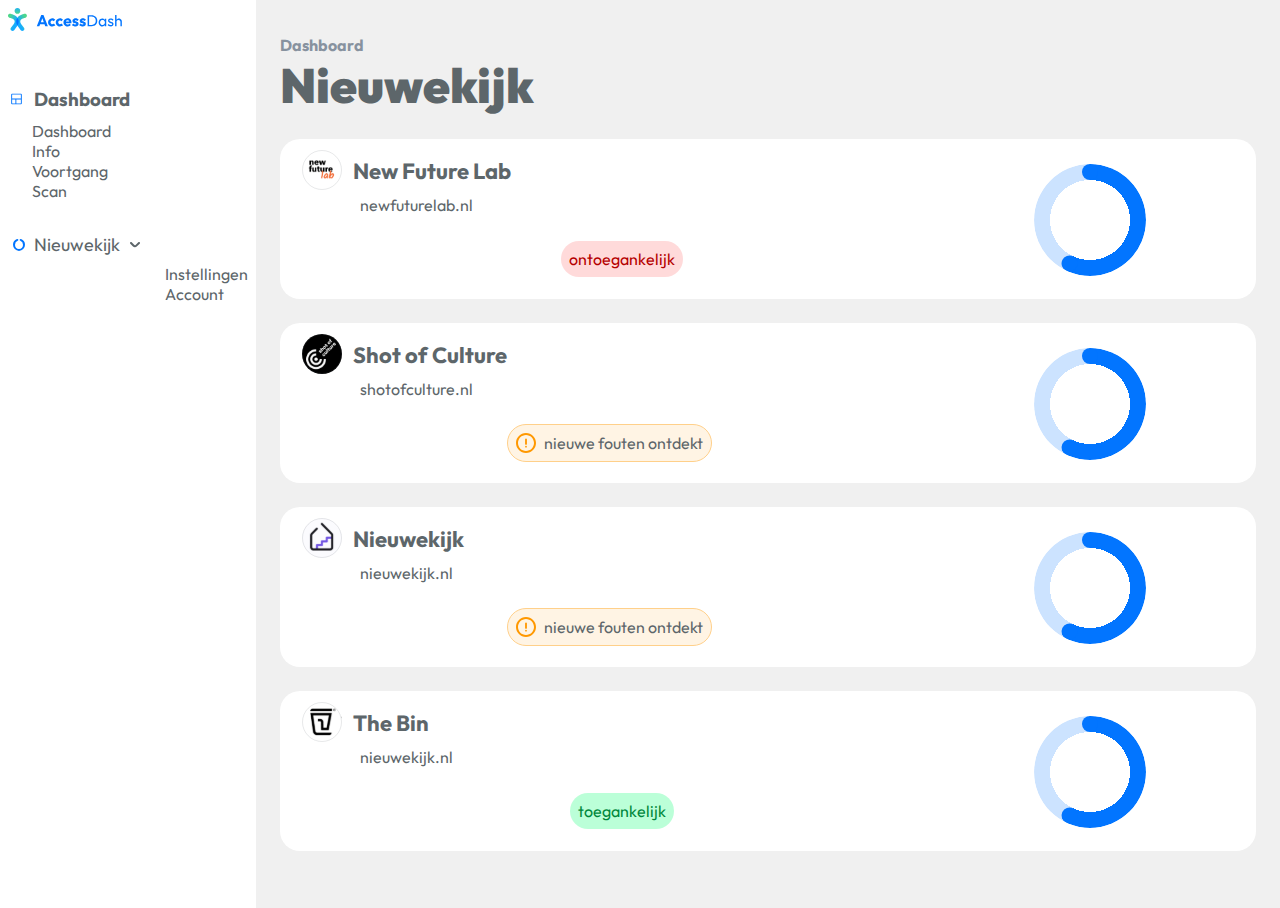
==== index.html @ 51edeb34 "begin responsive tablet" ====
<!DOCTYPE html>
<html lang="nl">

<head>
    <meta charset="UTF-8">
    <meta name="viewport" content="width=device-width, initial-scale=1.0">
    <title>Accessdash Dashboard</title>
    <link rel="stylesheet" href="style.css">
    <link rel="stylesheet" href="styleguide.css">
    <link
        href="https://fonts.googleapis.com/css2?family=Indie+Flower&family=Mate+SC&family=Outfit&family=Poppins&family=Special+Elite&display=swap"
        rel="stylesheet">
    <script defer src="script.js"></script>
</head>

<body>

    <nav>

        <a href="#main" class="skip">Skip to main content</a>

        <img class="logo-accessdash-img" src="./assets/logo.svg" alt="logo Accessdash">


        <section class="desktop-design-dashboard-heading">
            <h3>
                <img src="./assets/teamdashboard.svg" alt="" aria-hidden="true">
                Dashboard
            </h3>

            <a class="dashboard-nav-subtext" href="">Dashboard</a>
            <a class="dashboard-nav-subtext" href="">Info</a>
            <a class="dashboard-nav-subtext" href="">Voortgang</a>
            <a class="dashboard-nav-subtext" href="">Scan</a>

        </section>


        <div class="nav-phone-dashboard-nieuwekijk">
        <section class="phone-design-dashboard-heading">
            <details class="nav-details">
                <summary class="heading-text">
                    <img src="./assets/teamdashboard.svg" alt="" aria-hidden="true">
                    Dashboard
                </summary>

                <a class="dashboard-nav-subtext" href="">Dashboard</a>
                <a class="dashboard-nav-subtext" href="">Info</a>
                <a class="dashboard-nav-subtext" href="">Voortgang</a>
                <a class="dashboard-nav-subtext" href="">Scan</a>

            </details>
        </section>


        <details class="nav-details">
            <summary class="heading-text">
                <img src="./assets/circleheader.svg" alt="" aria-hidden="true">
                Nieuwekijk
            </summary>
            <a class="nieuwekijk-nav-subtext" href="">/home</a>
            <a class="nieuwekijk-nav-subtext" href="">/over-ons</a>
            <a class="nieuwekijk-nav-subtext" href="">/contact</a>
            <a class="nieuwekijk-nav-subtext" href="">/missie</a>
            <a class="nieuwekijk-nav-subtext" href="">/blog</a>
            <a class="nieuwekijk-nav-subtext" href="">/blog-detail</a>
        </details>
    </div>

       <div class="extra-info-subtext-nav">
        <a class="extra-info-nav" href="">Instellingen</a>
        <a class="extra-info-nav" href="">Account</a>
    </div>

    </nav>


    <main id="main">
        <h1>Dashboard <strong>Nieuwekijk</strong></h1>


        <div class="cards-all">
        <article class="cards">

            <a href="overzichtdetail.html">
                <h2>
                    <img class="logo-cards" src="./assets/new future lab.svg" alt=" logo new future lab">
                    New Future Lab
                </h2>
            </a>

            <p class="link-site">newfuturelab.nl</p>

            <meter max="100" value="57" class="visually-hidden">57%</meter>

            <div class="circle" aria-hidden="true"></div>

            <p class="update-site ontoegankelijk">ontoegankelijk</p>
        </article>


        <article class="cards">

            <a href="overzichtdetail.html">
                <h2>
                    <img class="logo-cards" src="./assets/shot of culture logo.svg" alt="logo shot of culture">
                    Shot of Culture
                </h2>
            </a>

            <p class="link-site">shotofculture.nl</p>

            <meter max="100" value="57" class="visually-hidden">57%</meter>

            <div class="circle" aria-hidden="true"></div>

            <p class="update-site new-errors">
                <img class="urgent" src="./assets/urgent.svg" alt="">
                nieuwe fouten ontdekt</p>
        </article>


        <article class="cards">

            <a href="overzichtdetail.html">
                <h2>
                    <img class="logo-cards" src="./assets/nieuwekijk logo.svg" alt="logo Nieuwekijk">
                    Nieuwekijk
                </h2>
            </a>

            <p class="link-site">nieuwekijk.nl</p>

            <meter max="100" value="100" class="visually-hidden">100%</meter>

            <div class="circle" aria-hidden="true"></div>

            <p class="update-site new-errors">
                <img class="urgent" src="./assets/urgent.svg" alt="">
                nieuwe fouten ontdekt</p>
        </article>


        <article class="cards">

            <a href="overzichtdetail.html">
                <h2>
                    <img class="logo-cards" src="./assets/the bin logo.svg" alt=" logo the bin">
                    The Bin
                </h2>
            </a>

            <p class="link-site">nieuwekijk.nl</p>

            <meter max="100" value="100" class="visually-hidden">100%</meter>

            <div class="circle" aria-hidden="true"></div>

            <p class="update-site toegankelijk">toegankelijk</p>
        </article>
    </div>

    </main>

</body>

</html>
---- style.css ----
body {
  font-family: var(--font-family-general);
  margin: 0;
}

main {
  background-color: var(--background-color);
  padding-bottom: .5em;
  min-height: 100vh;
}

nav {
  background-color: var(--background-color-header);
  display: grid;
  grid-template-columns: 33% 33% 33%;
  grid-template-rows: auto;
  height: 100%;
}


h1 {
  display: grid;
  color: var(--font-color-dashboard);
  font-size: var(--paragraph-small);
  margin-left: 1.5em;
  padding-top: 1.5em;
}

h1 strong {
  color: var(--font-color-general);
  font-size: var(--titel-font-size-desktop);
}

h2 {
  font-size: var(--subtitel-font-size-telefoon);
  display: flex;
  margin-left: 1em;
  color: var(--font-color-general);
}

p {
  font-family: var(--font-family-general);
  color: var(--font-color-general);
}

a {
  text-decoration: none;
}

/*skiplink*/
.skip {
  position: absolute;
  background-color: var(--font-color-general);
  color: var(--background-color-header);
  padding: 10px;
  text-decoration: none;
  font-size: 18px;
  z-index: 100;
  transform: translateY(-100%);
  transition: transform 0.3s;
}

.skip:focus {
  transform: translate(0%);
}

/*logo accessdash*/
.logo-accessdash-img {
  margin-top: .5em;
  margin-left: .5em;
}

.nav-details {
  margin-left: .5em;
  display: block;
}

.heading-text {
  font-size: 18px;
}

.nieuwekijk-nav-subtext{
  display: grid;
  margin-left: 1.5em;
  font-family: var(--font-family-general);
  color: var(--font-color-general);
  grid-column: 3;
  grid-row: 1;
  list-style-type: none;
  cursor: pointer;
}

a.nieuwekijk-nav-subtext{
  text-decoration: none;
}

.dashboard-nav-subtext{
  display: grid;
  margin-left: 1.5em;
  font-family: var(--font-family-general);
  color: var(--font-color-general);
  list-style-type: none;
  cursor: pointer;
  
}

a.dashboard-nav-subtex{
  text-decoration: none;
}


/*nav instellingen en account*/
.extra-info-nav{
  list-style-type: none;
  cursor: pointer;
  font-family: var(--font-family-general);
  color: var(--font-color-general);
}

.extra-info-subtext-nav{
  display: grid;
  grid-column: 3;
  grid-row: 1;
  justify-content: end;
  margin: .5em;
  margin-bottom: 1em;
}


.link-site {
  grid-column: 1;
  display: flex;
  margin: 0;
  margin-left: 5em;
}

.update-site {
  grid-column: 1;
  grid-row: 3;
  display: flex;
  justify-self: center;
}

.update-site.ontoegankelijk {
  background-color: var(--error-background-color-red);
  color: var(--error-font-color-red);
  padding: .5em;
  border-radius: var(--border-radius-medium);
  align-self: center;
}

.update-site.toegankelijk {
  background-color: var(--good-background-color-green);
  color: var(--good-font-color-green);
  padding: .5em;
  border-radius: var(--border-radius-medium);
  align-self: center;
}

.update-site.new-errors {
  background-color: var(--improvemnet-background-color-orange);
  color: var(--font-color-general);
  padding: .5em;
  border-radius: var(--border-radius-medium);
  border: var(--border);
  align-self: center;
  margin-right: 1.5em;
}

.urgent {
  width: 20px;
  height: 20px;
  margin-right: .5em;
}


/*de verschillende website*/
.cards {
  background-color: var(--background-color-header);
  border-radius: var(--border-radius-medium);
  margin: 1.5em;
  display: grid;
  grid-template-columns: 70% 30%;
  grid-template-rows: 35% 20% 40%;
  height: 10em;
  cursor: pointer;
}

.logo-cards {
  margin-right: .5em;
  margin-top: -.3em;
}

.phone-design-dashboard-heading {
  display: block;
}


.desktop-design-dashboard-heading {
  display: none;
}

.nav-phone-dashboard-nieuwekijk {
  display: flex;
  margin-left: .5em;
  gap: 1.5em;
  grid-column: 1;
  grid-row: 3;
}

.heading-text {
  display: flex;
  gap: .5em;
  font-size: var(--paragraph-medium);
  cursor: pointer;
}

summary {
  position: relative;
  list-style: none;
  font-family: var(--font-family-general);
  color: var(--font-color-general);
}

summary::after {
  content: '';
  position: absolute;
  width: 10px;
  height: 10px;
  background: url('./assets/arrow.svg') no-repeat;
  background-size: cover;
  transition: 0.3s;
  background-size: contain;
  left: 6.5em;
  top: .5em;
}



/*circle*/

.visually-hidden {
  clip: rect(0 0 0 0);
  clip-path: inset(50%);
  height: 1px;
  overflow: hidden;
  position: absolute;
  white-space: nowrap;
  width: 1px;
}

.circle {
  grid-row: 2;
  grid-column: 2;
  align-self: center;
  justify-self: center;
  margin-right: 2.5em;
  margin-top: 1.2em;
}

.circle {
  /* vierkant en rond */
  width: 7em;
  aspect-ratio: 1;
  border-radius: 50%;

  /* om de taartpunt te maken*/
  background-image: conic-gradient(var(--color-bar, #666) calc(var(--percentage, 0) * 100%),
      var(--color-track, #ccc) 0);


  /* om de cirkel in het midden doorzichtig te maken */
  mask-image: radial-gradient(closest-side,
      transparent 2.5em,
      red 0);

  /* bolletje in het midden van de div */
  display: grid;
  place-items: center;
}

.circle::before,
.circle::after {
  content: "";
  display: block;
  /* bolletje op elkaar in het midden van de div */
  grid-area: 1/1;

  /* vierkant en rond */
  width: 1em;
  aspect-ratio: 1;
  border-radius: 50%;

  /* kleur van de bar */
  background-color: var(--color-bar, #333);
}

/* bolletje boven */
.circle::before {
  /* omhoog */
  transform:
    translateY(-3em);
}

.circle::after {
  /* draaien en dan in die richting omhoog */
  transform:
    rotate(calc(var(--percentage) * 1turn)) translateY(-3em);
}

.circle:nth-of-type(1) {
  --percentage: .57;

  --color-track: var(--progress-circle-background-lightblue);
  --color-bar: var(--progress-circle-background-darkblue);
}

.circle:nth-of-type(2) {
  --percentage: .57;

  --color-track: var(--progress-circle-background-lightorange);
  --color-bar: var(--progress-circle-background-darkorange);
}

.circle:nth-of-type(3) {
  --percentage: .100;

  --color-track: moccasin;
  --color-bar: orange;
}







@media screen and (max-width:375px) {
  .circle {
    width: 5em;
    margin-left: 1.5em;

    mask-image: radial-gradient(closest-side,
        transparent 1.5em,
        red 0);

  }

  ul {
    padding-left: 1.5em;
  }

  .update-site.new-errors {
    margin: 0;
  }

  .link-site {
    grid-column: 1;
    display: flex;
    margin: 0;
    margin-left: 4.5em;
  }

  h2 {
    font-size: 18px;
  }

  .circle::before {
    transform: translateY(-2em);
  }

  .circle::after {
    transform: rotate(calc(var(--percentage) * 1turn)) translateY(-2em);
    /* Verplaats het bolletje naar boven */
  }
}



@media screen and (min-width:650px) {

  .logo-accessdash-img {
    display: flex;
    justify-self: center;
  }

  body {
    display: grid;
    grid-template-columns: 20% 80%;
    margin: 0;
  }

  main {
    background-color: var(--background-color);
    grid-column: 2;
  }

  nav {
    background-color: var(--background-color-header);
    grid-column: 1;
    display: inline;
  }

  .logo-accessdash-img{
    display: flex;
    height: 23px;
    justify-self: start;
  }

  h3{
    color: var(--font-color-general);
  }

  .phone-design-dashboard-heading {
    display: none;
  }


  .desktop-design-dashboard-heading {
    display: block;
  }

}



@media screen and (min-width:750px){

  h3{
    display: flex;
    margin: 0;
    margin-top: 3em;
    margin-bottom: .5em;
    margin-left: .5em;
    gap: .5em;
  }

  .nav-phone-dashboard-nieuwekijk{
    display: flex;
    margin-top: 2em;
    margin-left: .3em;
  }

  .dashboard-nav-subtext{
    margin-left: 2em;
  }

}
---- styleguide.css ----
body{
    /*colors*/
    --background-color:#F0F0F0;
    --improvemnet-background-color-orange:#ffd08a3b;
    --error-background-color-red:#FFDADA;
    --good-background-color-green:#BBFFD8;
    --progress-circle-background-darkblue:#0275FF;
    --progress-circle-background-lightblue:#CCE3FF;
    --progress-circle-background-darkorange:#FF9800;
    --progress-circle-background-lightorange:#FFE0B3;
    --background-color-header:#ffffff;


    --font-color-general:#5D666A;
    --font-color-header:#0275FF;
    --font-color-dashboard:#87929F;
    --good-font-color-green:#00883C;
    --error-font-color-red:#B50000;


    /*font-family*/
    --font-family-general:"Outfit", serif;


    /*font-size*/
    --font-bold:bold;
    --font-light:light;
    --font-regular:normal;
    --titel-font-size-desktop:48px; /*h1*/
    --titel-font-size-tablet:32px; /*h1*/
    --titel-font-size-telefoon:28px; /*h1*/
    --subtitel-font-size-desktop:28px; /*h2*/
    --subtitel-font-size-tablet:26px; /*h2*/
    --subtitel-font-size-telefoon:22px; /*h2*/
    --paragraph-small:16px; /*p*/
    --paragraph-medium:18px; /*p*/
    --paragraph-big:20px; /*p*/

    /*border-radius*/
    --border-radius-small:15px;
    --border-radius-medium:20px;
    
    /*border*/
    --border: 1.5px solid #FFD08A;

    
}
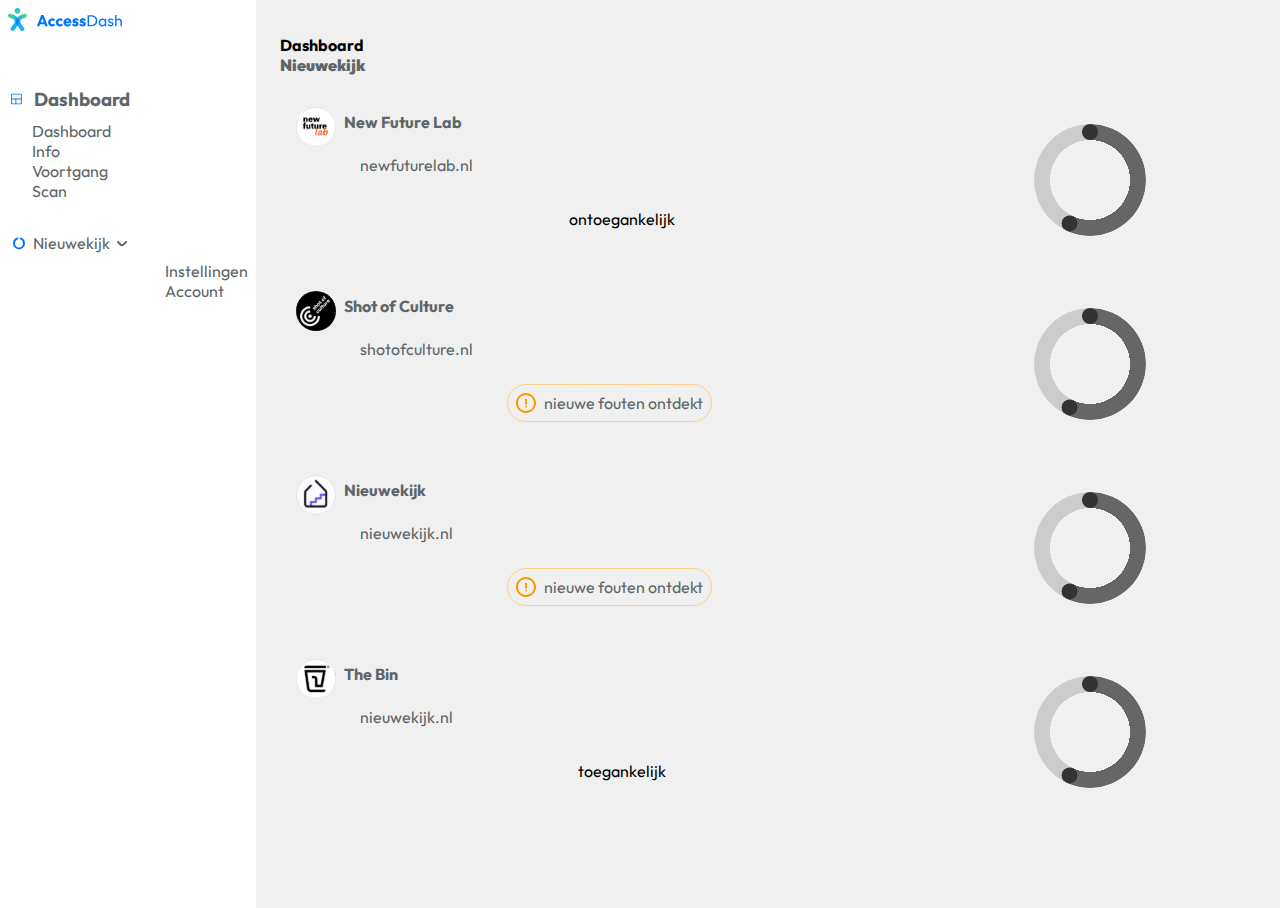
==== commit 3b974ebb: "svg naamverandering, styleguide aanpassen" ====
--- a/index.html
+++ b/index.html
@@ -84,7 +84,7 @@
 
             <a href="overzichtdetail.html">
                 <h2>
-                    <img class="logo-cards" src="./assets/new future lab.svg" alt=" logo new future lab">
+                    <img class="logo-cards" src="./assets/newfuturelab.svg" alt=" logo new future lab">
                     New Future Lab
                 </h2>
             </a>
@@ -103,7 +103,7 @@
 
             <a href="overzichtdetail.html">
                 <h2>
-                    <img class="logo-cards" src="./assets/shot of culture logo.svg" alt="logo shot of culture">
+                    <img class="logo-cards" src="./assets/shotofculturelogo.svg" alt="logo shot of culture">
                     Shot of Culture
                 </h2>
             </a>
@@ -124,7 +124,7 @@
 
             <a href="overzichtdetail.html">
                 <h2>
-                    <img class="logo-cards" src="./assets/nieuwekijk logo.svg" alt="logo Nieuwekijk">
+                    <img class="logo-cards" src="./assets/nieuwekijklogo.svg" alt="logo Nieuwekijk">
                     Nieuwekijk
                 </h2>
             </a>
@@ -145,7 +145,7 @@
 
             <a href="overzichtdetail.html">
                 <h2>
-                    <img class="logo-cards" src="./assets/the bin logo.svg" alt=" logo the bin">
+                    <img class="logo-cards" src="./assets/thebinlogo.svg" alt=" logo the bin">
                     The Bin
                 </h2>
             </a>
--- a/styleguide.css
+++ b/styleguide.css
@@ -1,50 +1,84 @@
-body{
+body {
+
     /*colors*/
-    --background-color:#F0F0F0;
-    --improvemnet-background-color-orange:#ffd08a3b;
-    --error-background-color-red:#FFDADA;
-    --good-background-color-green:#BBFFD8;
-    --progress-circle-background-darkblue:#0275FF;
-    --progress-circle-background-lightblue:#CCE3FF;
-    --progress-circle-background-darkorange:#FF9800;
-    --progress-circle-background-lightorange:#FFE0B3;
-    --background-color-header:#ffffff;
 
+    /*background*/
+    --background-color: #F0F0F0;
+    --background-color-warning: #ffd08a3b;
+    --background-color-error: #FFDADA;
+    --background-color-good: #BBFFD8;
+    --background-color-nav: #ffffff;
 
-    --font-color-general:#5D666A;
-    --font-color-header:#0275FF;
-    --font-color-dashboard:#87929F;
-    --good-font-color-green:#00883C;
-    --error-font-color-red:#B50000;
+    /*progress circle*/
+    --progress-circle-background-info: #0275FF;
+    --progress-circle-background-info: #CCE3FF;
+    --progress-circle-background-warning: #FF9800;
+    --progress-circle-background-warning: #FFE0B3;
 
+    /*font*/
+    --font-color-general: #5D666A;
+    --font-color-secondary: #87929F;
+    --font-color-nav: #0275FF;
+    --font-color-good: #00883C;
+    --font-color-error: #B50000;
 
-    /*font-family*/
-    --font-family-general:"Outfit", serif;
+    /*-----------------------------------------------------*/
+
+    /*typografie*/
+    --font-family-general: "Outfit", serif;
+
+    /*-----------------------------------------------------*/
+
+    /*font-weight*/
+
+    /*weight*/
+    --font-weight-bold: bold;
+    --font-weight-light: light;
+    --font-weight-normal: normal;
+
+    /*-----------------------------------------------------*/
 
 
     /*font-size*/
-    --font-bold:bold;
-    --font-light:light;
-    --font-regular:normal;
-    --titel-font-size-desktop:48px; /*h1*/
-    --titel-font-size-tablet:32px; /*h1*/
-    --titel-font-size-telefoon:28px; /*h1*/
-    --subtitel-font-size-desktop:28px; /*h2*/
-    --subtitel-font-size-tablet:26px; /*h2*/
-    --subtitel-font-size-telefoon:22px; /*h2*/
-    --paragraph-small:16px; /*p*/
-    --paragraph-medium:18px; /*p*/
-    --paragraph-big:20px; /*p*/
+
+    /*h1*/
+    --titel-l: 46px;
+    --titel-m: 32px;
+    --titel-s: 28px;
+
+    /*h2*/
+    --subtitel-l: 32px;
+    --subtitel-m: 28px;
+    --subtitel-s: 24px;
+
+    /*h3*/
+    --primary-l: 24px;
+    --primary-m: 22px;
+    --primary-s: 20px;
+
+    /*p*/
+    --paragraph-l: 20px;
+    --paragraph-m: 18px;
+    --paragraph-s: 16px;
+
+    /*-----------------------------------------------------*/
+
+    --line-height-general: 135%;
+
+    /*-----------------------------------------------------*/
 
     /*border-radius*/
-    --border-radius-small:15px;
-    --border-radius-medium:20px;
-    
+    --border-radius-small: 15px;
+    --border-radius-medium: 20px;
+
+    /*-----------------------------------------------------*/
+
     /*border*/
     --border: 1.5px solid #FFD08A;
 
-    
-}
 
 
 
+
+
+}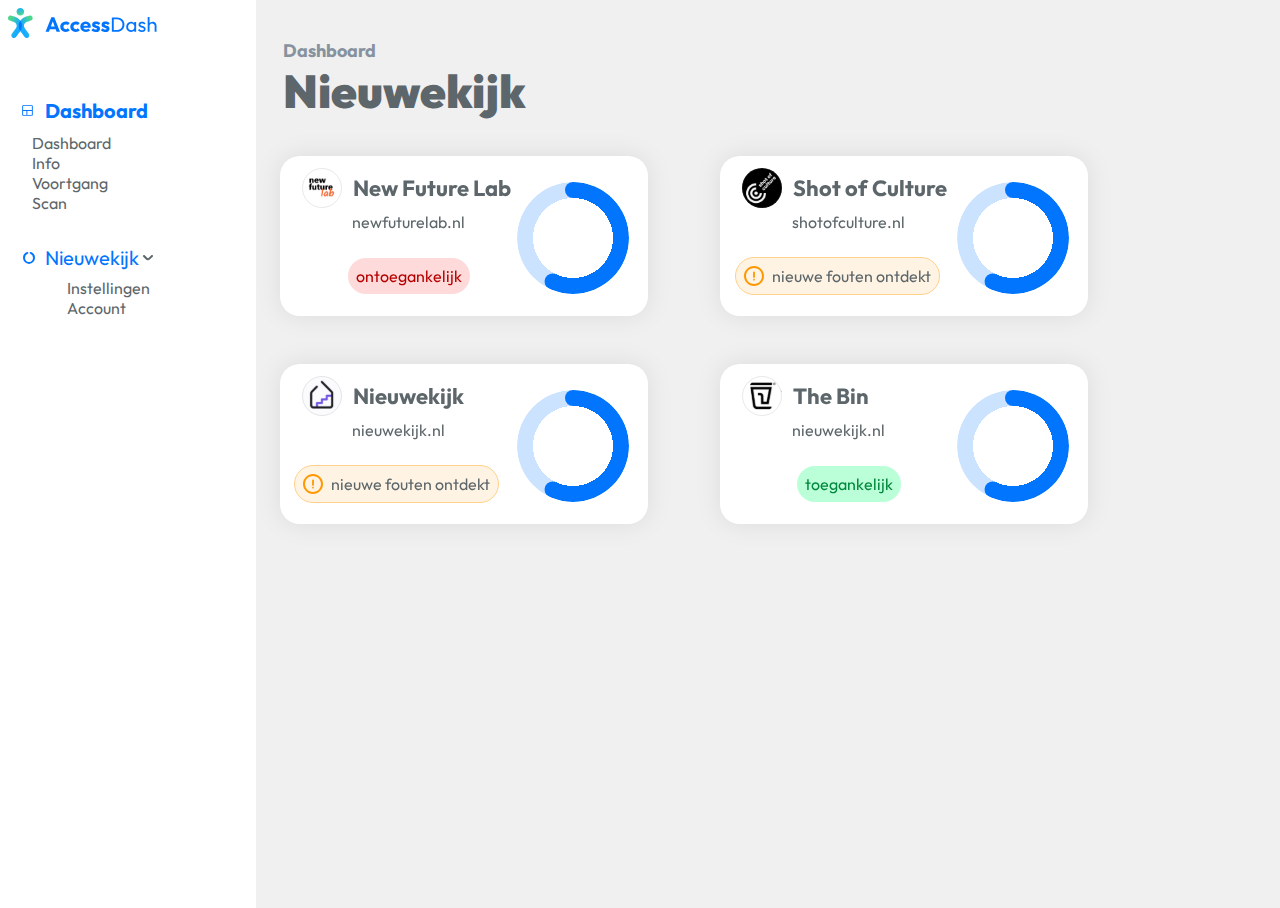
==== commit a41be1e8: "link icon die je ziet in je browser" ====
--- a/index.html
+++ b/index.html
@@ -11,6 +11,7 @@
         href="https://fonts.googleapis.com/css2?family=Indie+Flower&family=Mate+SC&family=Outfit&family=Poppins&family=Special+Elite&display=swap"
         rel="stylesheet">
     <script defer src="script.js"></script>
+    <link rel="icon" href="./assets/logopoppetje.svg" type="image/x-icon"/>
 </head>
 
 <body>
--- a/style.css
+++ b/style.css
@@ -10,29 +10,32 @@
 }
 
 nav {
-  background-color: var(--background-color-header);
+  background-color: var(--background-color-nav);
   display: grid;
   grid-template-columns: 33% 33% 33%;
   grid-template-rows: auto;
   height: 100%;
+  position: sticky;
+  top: 0;
+  z-index: 1000;
 }
 
 
 h1 {
   display: grid;
-  color: var(--font-color-dashboard);
-  font-size: var(--paragraph-small);
+  color: var(--font-color-secondary);
+  font-size: var(--paragraph-s);
   margin-left: 1.5em;
   padding-top: 1.5em;
 }
 
 h1 strong {
   color: var(--font-color-general);
-  font-size: var(--titel-font-size-desktop);
+  font-size: var(--titel-s);
 }
 
 h2 {
-  font-size: var(--subtitel-font-size-telefoon);
+  font-size: var(--subtitel-s);
   display: flex;
   margin-left: 1em;
   color: var(--font-color-general);
@@ -51,7 +54,7 @@
 .skip {
   position: absolute;
   background-color: var(--font-color-general);
-  color: var(--background-color-header);
+  color: var(--background-color-nav);
   padding: 10px;
   text-decoration: none;
   font-size: 18px;
@@ -75,10 +78,6 @@
   display: block;
 }
 
-.heading-text {
-  font-size: 18px;
-}
-
 .nieuwekijk-nav-subtext{
   display: grid;
   margin-left: 1.5em;
@@ -101,13 +100,11 @@
   color: var(--font-color-general);
   list-style-type: none;
   cursor: pointer;
-  
 }
 
 a.dashboard-nav-subtex{
   text-decoration: none;
 }
-
 
 /*nav instellingen en account*/
 .extra-info-nav{
@@ -126,12 +123,11 @@
   margin-bottom: 1em;
 }
 
-
 .link-site {
   grid-column: 1;
   display: flex;
   margin: 0;
-  margin-left: 5em;
+  margin-left: 4em;
 }
 
 .update-site {
@@ -142,27 +138,27 @@
 }
 
 .update-site.ontoegankelijk {
-  background-color: var(--error-background-color-red);
-  color: var(--error-font-color-red);
+  background-color: var(--background-color-error);
+  color: var(--font-color-error);
   padding: .5em;
-  border-radius: var(--border-radius-medium);
+  border-radius: var(--border-radius-m);
   align-self: center;
 }
 
 .update-site.toegankelijk {
-  background-color: var(--good-background-color-green);
-  color: var(--good-font-color-green);
+  background-color: var(--background-color-good);
+  color: var(--font-color-good);
   padding: .5em;
-  border-radius: var(--border-radius-medium);
+  border-radius: var(--border-radius-m);
   align-self: center;
 }
 
 .update-site.new-errors {
-  background-color: var(--improvemnet-background-color-orange);
+  background-color: var(--background-color-warning);
   color: var(--font-color-general);
   padding: .5em;
-  border-radius: var(--border-radius-medium);
-  border: var(--border);
+  border-radius: var(--border-radius-m);
+  border: var(--border-warning);
   align-self: center;
   margin-right: 1.5em;
 }
@@ -176,14 +172,15 @@
 
 /*de verschillende website*/
 .cards {
-  background-color: var(--background-color-header);
-  border-radius: var(--border-radius-medium);
+  background-color: var(--background-color-cards);
+  border-radius: var(--border-radius-m);
   margin: 1.5em;
   display: grid;
   grid-template-columns: 70% 30%;
   grid-template-rows: 35% 20% 40%;
   height: 10em;
   cursor: pointer;
+  filter: drop-shadow(0 0 0.75rem rgba(0, 0, 0, 0.082));
 }
 
 .logo-cards {
@@ -194,7 +191,6 @@
 .phone-design-dashboard-heading {
   display: block;
 }
-
 
 .desktop-design-dashboard-heading {
   display: none;
@@ -211,8 +207,9 @@
 .heading-text {
   display: flex;
   gap: .5em;
-  font-size: var(--paragraph-medium);
+  font-size: var(--paragraph-m);
   cursor: pointer;
+  color: var(--font-color-nav);
 }
 
 summary {
@@ -311,29 +308,46 @@
 .circle:nth-of-type(1) {
   --percentage: .57;
 
-  --color-track: var(--progress-circle-background-lightblue);
-  --color-bar: var(--progress-circle-background-darkblue);
+  --color-track: var(--progress-circle-background-lightcolor-info);
+  --color-bar: var(--progress-circle-background-darkcolor-info);
 }
 
 .circle:nth-of-type(2) {
   --percentage: .57;
 
-  --color-track: var(--progress-circle-background-lightorange);
-  --color-bar: var(--progress-circle-background-darkorange);
+  --color-track: var(--progress-circle-background-lightcolor-warning);
+  --color-bar: var( --progress-circle-background-darkcolor-warning);
 }
 
 .circle:nth-of-type(3) {
   --percentage: .100;
 
-  --color-track: moccasin;
-  --color-bar: orange;
-}
-
-
-
-
-
-
+  --color-track: var(--progress-circle-background-lightcolor-warning);
+  --color-bar: var( --progress-circle-background-darkcolor-warning);
+}
+
+.circle:nth-of-type(4) {
+  --percentage: .100;
+
+  --color-track: var(--progress-circle-background-lightcolor-good);
+  --color-bar: var(--progress-circle-background-darkcolor-good);
+}
+
+
+
+
+/*media queries*/
+
+@media screen and (max-width:335px){
+  
+  .update-site.new-errors {
+    padding: .3em;
+  }
+
+  .cards{
+    filter: drop-shadow(0 0 0.75rem rgba(0, 0, 0, 0.082));
+  }
+}
 
 @media screen and (max-width:375px) {
   .circle {
@@ -343,11 +357,6 @@
     mask-image: radial-gradient(closest-side,
         transparent 1.5em,
         red 0);
-
-  }
-
-  ul {
-    padding-left: 1.5em;
   }
 
   .update-site.new-errors {
@@ -358,11 +367,15 @@
     grid-column: 1;
     display: flex;
     margin: 0;
-    margin-left: 4.5em;
+    margin-left: 4em;
   }
 
   h2 {
-    font-size: 18px;
+    font-size: var(--paragraph-m);
+  }
+
+  .cards{
+    filter: drop-shadow(0 0 0.75rem rgba(0, 0, 0, 0.082));
   }
 
   .circle::before {
@@ -371,17 +384,46 @@
 
   .circle::after {
     transform: rotate(calc(var(--percentage) * 1turn)) translateY(-2em);
-    /* Verplaats het bolletje naar boven */
-  }
-}
-
-
-
-@media screen and (min-width:650px) {
+  }
+}
+
+
+
+@media screen and (min-width:450px){
+  .cards{
+   margin-right: 6em;
+  }
+
+}
+
+@media screen and (min-width:500px){
+  .cards{
+   margin-right: 10em;
+  }
+
+}
+
+@media screen and (min-width:600px){
+  .cards{
+   margin-right: 15em;
+  }
+
+}
+
+@media screen and (min-width:650px){
+  .cards{
+   margin-right: 18em;
+  }
+
+}
+
+
+@media screen and (min-width:700px) {
 
   .logo-accessdash-img {
     display: flex;
     justify-self: center;
+    height: 25px;
   }
 
   body {
@@ -396,43 +438,64 @@
   }
 
   nav {
-    background-color: var(--background-color-header);
+    background-color: var(--background-color-nav);
     grid-column: 1;
     display: inline;
-  }
-
-  .logo-accessdash-img{
-    display: flex;
-    height: 23px;
-    justify-self: start;
+    position: fixed;
+  }
+
+  h1 strong {
+    font-size: var(--titel-l);
+  }
+
+  h1{
+    font-size: var(--paragraph-m);
+  }
+
+  h2{
+    font-size: var(--subtitel-m);
   }
 
   h3{
-    color: var(--font-color-general);
-  }
-
-  .phone-design-dashboard-heading {
-    display: none;
-  }
-
-
-  .desktop-design-dashboard-heading {
-    display: block;
-  }
-
-}
-
-
-
-@media screen and (min-width:750px){
-
-  h3{
+    color: var(--font-color-nav);
+    font-size: var(--primary-m);
     display: flex;
     margin: 0;
     margin-top: 3em;
     margin-bottom: .5em;
     margin-left: .5em;
     gap: .5em;
+    justify-content: center;    
+  }
+
+  .heading-text{
+    font-size: var(--primary-m);
+    margin-left: .5em;
+  }
+
+  summary::after{
+    left: 6em;
+  }
+
+  .extra-info-subtext-nav{
+    position: sticky;
+    bottom: 0;
+  }
+
+  .phone-design-dashboard-heading {
+    display: none;
+  }
+
+  .desktop-design-dashboard-heading {
+    display: block;
+  }
+
+  .cards{
+    width: 23em;
+  }
+
+  .link-site{
+    margin-left: 4.5em;
   }
 
   .nav-phone-dashboard-nieuwekijk{
@@ -444,6 +507,47 @@
   .dashboard-nav-subtext{
     margin-left: 2em;
   }
-
-}
-
+}
+
+@media screen and (min-width:900px){
+  .logo-accessdash-img {
+    height: 30px;
+  }
+}
+
+
+@media screen and (min-width:1000px){
+  .cards-all{
+    display: grid;
+    grid-template-columns: 50% 1fr;
+  }
+}
+
+
+@media screen and (min-width:1100px){
+  .cards-all{
+    display: grid;
+    grid-template-columns: 45% 1fr;
+  }
+}
+
+@media screen and (min-width:1200px){
+  .cards-all{
+    display: grid;
+    grid-template-columns: 43% 1fr;
+  }
+}
+
+@media screen and (min-width:1300px){
+  .cards-all{
+    display: grid;
+    grid-template-columns: 40% 1fr;
+  }
+}
+
+@media screen and (min-width:1400px){
+  .cards-all{
+    display: grid;
+    grid-template-columns: 37% 1fr;
+  }
+}--- a/styleguide.css
+++ b/styleguide.css
@@ -8,12 +8,17 @@
     --background-color-error: #FFDADA;
     --background-color-good: #BBFFD8;
     --background-color-nav: #ffffff;
+    --background-color-cards:#ffffff;
 
     /*progress circle*/
-    --progress-circle-background-info: #0275FF;
-    --progress-circle-background-info: #CCE3FF;
-    --progress-circle-background-warning: #FF9800;
-    --progress-circle-background-warning: #FFE0B3;
+    --progress-circle-background-darkcolor-info: #0275FF;
+    --progress-circle-background-lightcolor-info: #CCE3FF;
+    --progress-circle-background-darkcolor-warning: #FF9800;
+    --progress-circle-background-lightcolor-warning: #FFE0B3;
+    --progress-circle-background-darkcolor-good:#00C858;
+    --progress-circle-background-lightcolor-good:#CCE3FF;
+
+  
 
     /*font*/
     --font-color-general: #5D666A;
@@ -48,18 +53,20 @@
 
     /*h2*/
     --subtitel-l: 32px;
-    --subtitel-m: 28px;
-    --subtitel-s: 24px;
+    --subtitel-m: 22px;
+    --subtitel-s: 18px;
 
     /*h3*/
     --primary-l: 24px;
-    --primary-m: 22px;
-    --primary-s: 20px;
+    --primary-m: 20px;
+    --primary-s: 18px;
 
     /*p*/
     --paragraph-l: 20px;
     --paragraph-m: 18px;
     --paragraph-s: 16px;
+    --paragraph-xs: 14px;
+
 
     /*-----------------------------------------------------*/
 
@@ -68,13 +75,56 @@
     /*-----------------------------------------------------*/
 
     /*border-radius*/
-    --border-radius-small: 15px;
-    --border-radius-medium: 20px;
+    --border-radius-s: 15px;
+    --border-radius-m: 20px;
 
     /*-----------------------------------------------------*/
 
     /*border*/
-    --border: 1.5px solid #FFD08A;
+    --border-warning: 1.5px solid #FFD08A;
+
+    /*-----------------------------------------------------*/
+
+
+    /*buttons*/
+
+    /*button filter*/
+    --button-filter-background: #0275FF;
+    --button-filter-color: #CCE3FF;
+    --button-filter-border-radius: 10px;
+
+
+    /*button + pagina toevoegen filter*/
+    --button-pagina-toevoegen-filter-background: #0275FF;
+    --button-pagina-toevoegen-filter-color: #CCE3FF;
+    --button-pagina-toevoegen-filter-border-radius: 20px;
+
+
+    /*button + pagina toevoegen*/
+    --button-pagina-toevoegen-background: #ffffff;
+    --button-pagina-toevoegen-color: #5D666A;
+    --button-pagina-toevoegen-border-radius: 5px;
+
+
+    /*-----------------------------------------------------*/
+
+    /*zoekbalk*/
+
+    /*id*/
+    --search-bar-background: #ffffff;
+    --search-bar-height: 2em;
+    --search-width-s: 45%;
+    --search-width-m: 50%;
+    --search-width-l: 55%;
+
+
+    /*input>label*/
+    --search-background-repeat: no-repeat;
+    --search-background-position: .5em;
+    --search-background-size: 1em;
+
+
+
 
 
 
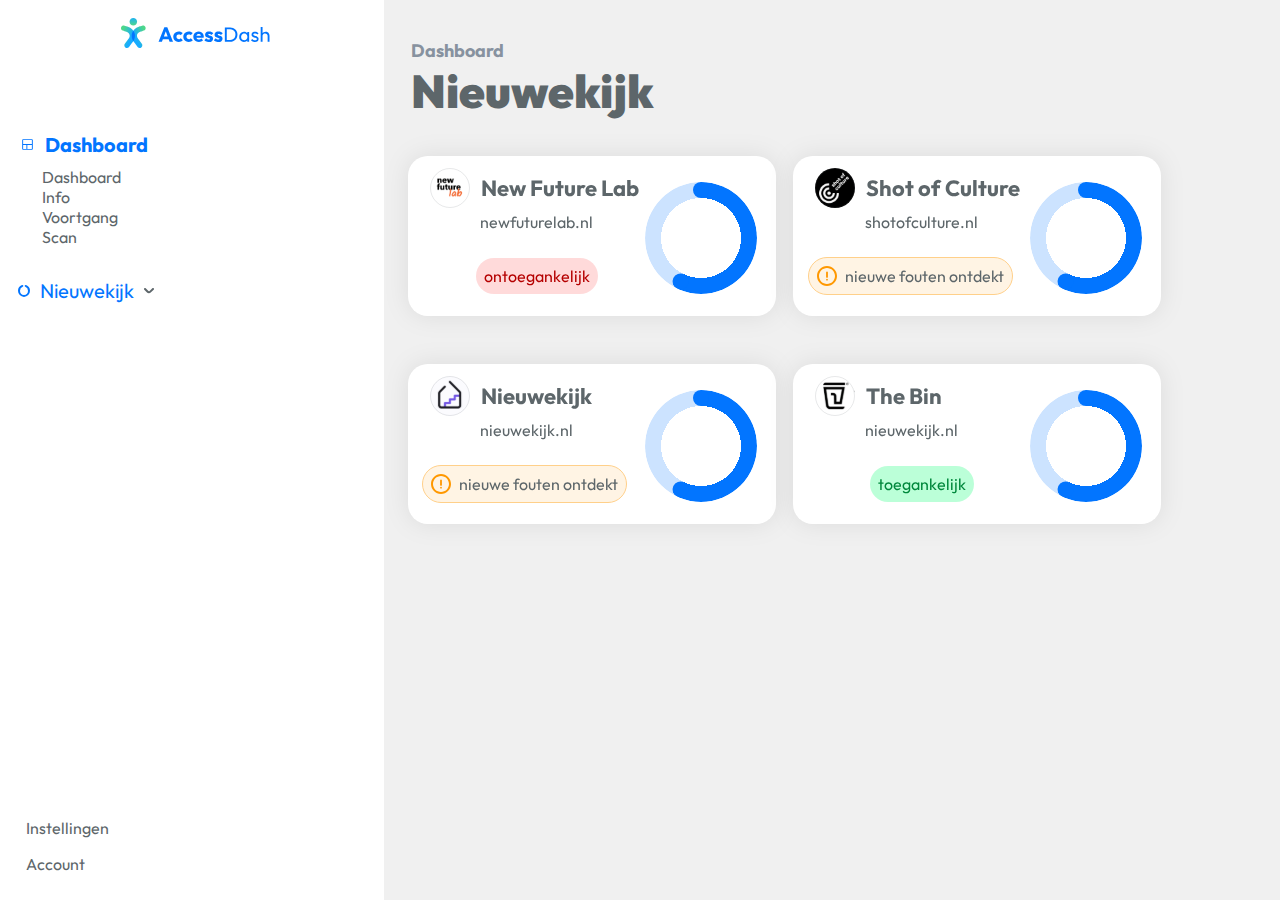
==== commit a5c506d2: "css aangepast mooier en instellingen en account goede plek" ====
--- a/index.html
+++ b/index.html
@@ -17,64 +17,58 @@
 <body>
 
     <nav>
-
         <a href="#main" class="skip">Skip to main content</a>
 
         <img class="logo-accessdash-img" src="./assets/logo.svg" alt="logo Accessdash">
 
-
-        <section class="desktop-design-dashboard-heading">
-            <h3>
-                <img src="./assets/teamdashboard.svg" alt="" aria-hidden="true">
-                Dashboard
-            </h3>
-
-            <a class="dashboard-nav-subtext" href="">Dashboard</a>
-            <a class="dashboard-nav-subtext" href="">Info</a>
-            <a class="dashboard-nav-subtext" href="">Voortgang</a>
-            <a class="dashboard-nav-subtext" href="">Scan</a>
-
-        </section>
-
-
-        <div class="nav-phone-dashboard-nieuwekijk">
-        <section class="phone-design-dashboard-heading">
-            <details class="nav-details">
-                <summary class="heading-text">
+        <div class="nav-inner">
+            <section class="desktop-design-dashboard-heading">
+                <h3>
                     <img src="./assets/teamdashboard.svg" alt="" aria-hidden="true">
                     Dashboard
-                </summary>
-
+                </h3>
+    
                 <a class="dashboard-nav-subtext" href="">Dashboard</a>
                 <a class="dashboard-nav-subtext" href="">Info</a>
                 <a class="dashboard-nav-subtext" href="">Voortgang</a>
                 <a class="dashboard-nav-subtext" href="">Scan</a>
+    
+            </section>
 
+            <section class="phone-design-dashboard-heading">
+                <details class="nav-details">
+                    <summary class="heading-text">
+                        <img src="./assets/teamdashboard.svg" alt="" aria-hidden="true">
+                        Dashboard
+                    </summary>
+    
+                    <a class="dashboard-nav-subtext" href="">Dashboard</a>
+                    <a class="dashboard-nav-subtext" href="">Info</a>
+                    <a class="dashboard-nav-subtext" href="">Voortgang</a>
+                    <a class="dashboard-nav-subtext" href="">Scan</a>
+    
+                </details>
+            </section>
+
+            <details class="nav-details">
+                <summary class="heading-text">
+                    <img src="./assets/circleheader.svg" alt="" aria-hidden="true">
+                    Nieuwekijk
+                </summary>
+                <a class="nieuwekijk-nav-subtext" href="">/home</a>
+                <a class="nieuwekijk-nav-subtext" href="">/over-ons</a>
+                <a class="nieuwekijk-nav-subtext" href="">/contact</a>
+                <a class="nieuwekijk-nav-subtext" href="">/missie</a>
+                <a class="nieuwekijk-nav-subtext" href="">/blog</a>
+                <a class="nieuwekijk-nav-subtext" href="">/blog-detail</a>
             </details>
-        </section>
+        </div>
 
-
-        <details class="nav-details">
-            <summary class="heading-text">
-                <img src="./assets/circleheader.svg" alt="" aria-hidden="true">
-                Nieuwekijk
-            </summary>
-            <a class="nieuwekijk-nav-subtext" href="">/home</a>
-            <a class="nieuwekijk-nav-subtext" href="">/over-ons</a>
-            <a class="nieuwekijk-nav-subtext" href="">/contact</a>
-            <a class="nieuwekijk-nav-subtext" href="">/missie</a>
-            <a class="nieuwekijk-nav-subtext" href="">/blog</a>
-            <a class="nieuwekijk-nav-subtext" href="">/blog-detail</a>
-        </details>
-    </div>
-
-       <div class="extra-info-subtext-nav">
-        <a class="extra-info-nav" href="">Instellingen</a>
-        <a class="extra-info-nav" href="">Account</a>
-    </div>
-
+        <div class="extra-info-subtext-nav">
+            <a class="extra-info-nav" href="">Instellingen</a>
+            <a class="extra-info-nav" href="">Account</a>
+        </div>
     </nav>
-
 
     <main id="main">
         <h1>Dashboard <strong>Nieuwekijk</strong></h1>
--- a/style.css
+++ b/style.css
@@ -1,44 +1,10 @@
+* {
+  box-sizing: border-box;
+}
+
 body {
   font-family: var(--font-family-general);
   margin: 0;
-}
-
-main {
-  background-color: var(--background-color);
-  padding-bottom: .5em;
-  min-height: 100vh;
-}
-
-nav {
-  background-color: var(--background-color-nav);
-  display: grid;
-  grid-template-columns: 33% 33% 33%;
-  grid-template-rows: auto;
-  height: 100%;
-  position: sticky;
-  top: 0;
-  z-index: 1000;
-}
-
-
-h1 {
-  display: grid;
-  color: var(--font-color-secondary);
-  font-size: var(--paragraph-s);
-  margin-left: 1.5em;
-  padding-top: 1.5em;
-}
-
-h1 strong {
-  color: var(--font-color-general);
-  font-size: var(--titel-s);
-}
-
-h2 {
-  font-size: var(--subtitel-s);
-  display: flex;
-  margin-left: 1em;
-  color: var(--font-color-general);
 }
 
 p {
@@ -59,12 +25,75 @@
   text-decoration: none;
   font-size: 18px;
   z-index: 100;
-  transform: translateY(-100%);
+  transform: translateY(-200%);
   transition: transform 0.3s;
 }
 
 .skip:focus {
   transform: translate(0%);
+}
+
+
+/*NAV*/
+
+nav {
+  background-color: var(--background-color-nav);
+  height: 100%;
+  position: sticky;
+  top: 0;
+  z-index: 1000;
+  padding: 10px;
+}
+
+.nav-inner {
+  display: flex;
+  flex-wrap: nowrap;
+  overflow-x: scroll;
+  gap: 1em;
+  margin-top: 1.5em;
+}
+
+.phone-design-dashboard-heading {
+  display: block;
+}
+
+.desktop-design-dashboard-heading {
+  display: none;
+}
+
+.nav-phone-dashboard-nieuwekijk {
+  display: flex;
+  margin-left: .5em;
+  gap: 1.5em;
+  grid-column: 1;
+  grid-row: 3;
+}
+
+.heading-text {
+  display: flex;
+  gap: .5em;
+  font-size: var(--paragraph-m);
+  cursor: pointer;
+  color: var(--font-color-nav);
+  padding-top: 15px;
+}
+
+summary {
+  position: relative;
+  list-style: none;
+  font-family: var(--font-family-general);
+  color: var(--font-color-general);
+}
+
+summary::after {
+  content: '';
+  width: 10px;
+  height: 10px;
+  background: url('./assets/arrow.svg') no-repeat;
+  background-size: cover;
+  transition: 0.3s;
+  background-size: contain;
+  margin-top: .5em;
 }
 
 /*logo accessdash*/
@@ -78,7 +107,7 @@
   display: block;
 }
 
-.nieuwekijk-nav-subtext{
+.nieuwekijk-nav-subtext {
   display: grid;
   margin-left: 1.5em;
   font-family: var(--font-family-general);
@@ -89,11 +118,11 @@
   cursor: pointer;
 }
 
-a.nieuwekijk-nav-subtext{
+a.nieuwekijk-nav-subtext {
   text-decoration: none;
 }
 
-.dashboard-nav-subtext{
+.dashboard-nav-subtext {
   display: grid;
   margin-left: 1.5em;
   font-family: var(--font-family-general);
@@ -102,25 +131,29 @@
   cursor: pointer;
 }
 
-a.dashboard-nav-subtex{
+a.dashboard-nav-subtex {
   text-decoration: none;
 }
 
-/*nav instellingen en account*/
-.extra-info-nav{
+.extra-info-nav {
   list-style-type: none;
   cursor: pointer;
   font-family: var(--font-family-general);
   color: var(--font-color-general);
-}
-
-.extra-info-subtext-nav{
-  display: grid;
-  grid-column: 3;
-  grid-row: 1;
-  justify-content: end;
-  margin: .5em;
-  margin-bottom: 1em;
+
+}
+
+.extra-info-subtext-nav {
+  position: absolute;
+  top: 0;
+  right: 0;
+
+  margin-top: .5em;
+  padding: 1em;
+
+  display: flex;
+  flex-direction: column;
+  align-items: end;
 }
 
 .link-site {
@@ -137,38 +170,34 @@
   justify-self: center;
 }
 
-.update-site.ontoegankelijk {
-  background-color: var(--background-color-error);
-  color: var(--font-color-error);
-  padding: .5em;
-  border-radius: var(--border-radius-m);
-  align-self: center;
-}
-
-.update-site.toegankelijk {
-  background-color: var(--background-color-good);
-  color: var(--font-color-good);
-  padding: .5em;
-  border-radius: var(--border-radius-m);
-  align-self: center;
-}
-
-.update-site.new-errors {
-  background-color: var(--background-color-warning);
-  color: var(--font-color-general);
-  padding: .5em;
-  border-radius: var(--border-radius-m);
-  border: var(--border-warning);
-  align-self: center;
-  margin-right: 1.5em;
-}
-
-.urgent {
-  width: 20px;
-  height: 20px;
-  margin-right: .5em;
-}
-
+
+/*MAIN*/
+
+main {
+  background-color: var(--background-color);
+  padding-bottom: .5em;
+  min-height: 100vh;
+}
+
+h1 {
+  display: grid;
+  color: var(--font-color-secondary);
+  font-size: var(--paragraph-s);
+  margin-left: 1.5em;
+  padding-top: 1.5em;
+}
+
+h1 strong {
+  color: var(--font-color-general);
+  font-size: var(--titel-s);
+}
+
+h2 {
+  font-size: var(--subtitel-s);
+  display: flex;
+  margin-left: 1em;
+  color: var(--font-color-general);
+}
 
 /*de verschillende website*/
 .cards {
@@ -188,50 +217,37 @@
   margin-top: -.3em;
 }
 
-.phone-design-dashboard-heading {
-  display: block;
-}
-
-.desktop-design-dashboard-heading {
-  display: none;
-}
-
-.nav-phone-dashboard-nieuwekijk {
-  display: flex;
-  margin-left: .5em;
-  gap: 1.5em;
-  grid-column: 1;
-  grid-row: 3;
-}
-
-.heading-text {
-  display: flex;
-  gap: .5em;
-  font-size: var(--paragraph-m);
-  cursor: pointer;
-  color: var(--font-color-nav);
-}
-
-summary {
-  position: relative;
-  list-style: none;
-  font-family: var(--font-family-general);
-  color: var(--font-color-general);
-}
-
-summary::after {
-  content: '';
-  position: absolute;
-  width: 10px;
-  height: 10px;
-  background: url('./assets/arrow.svg') no-repeat;
-  background-size: cover;
-  transition: 0.3s;
-  background-size: contain;
-  left: 6.5em;
-  top: .5em;
-}
-
+.update-site.ontoegankelijk {
+  background-color: var(--background-color-error);
+  color: var(--font-color-error);
+  padding: .5em;
+  border-radius: var(--border-radius-m);
+  align-self: center;
+}
+
+.update-site.toegankelijk {
+  background-color: var(--background-color-good);
+  color: var(--font-color-good);
+  padding: .5em;
+  border-radius: var(--border-radius-m);
+  align-self: center;
+}
+
+.update-site.new-errors {
+  background-color: var(--background-color-warning);
+  color: var(--font-color-general);
+  padding: .5em;
+  border-radius: var(--border-radius-m);
+  border: var(--border-warning);
+  align-self: center;
+  margin-right: 1.5em;
+}
+
+.urgent {
+  width: 20px;
+  height: 20px;
+  margin-right: .5em;
+}
 
 
 /*circle*/
@@ -316,14 +332,14 @@
   --percentage: .57;
 
   --color-track: var(--progress-circle-background-lightcolor-warning);
-  --color-bar: var( --progress-circle-background-darkcolor-warning);
+  --color-bar: var(--progress-circle-background-darkcolor-warning);
 }
 
 .circle:nth-of-type(3) {
   --percentage: .100;
 
   --color-track: var(--progress-circle-background-lightcolor-warning);
-  --color-bar: var( --progress-circle-background-darkcolor-warning);
+  --color-bar: var(--progress-circle-background-darkcolor-warning);
 }
 
 .circle:nth-of-type(4) {
@@ -338,13 +354,13 @@
 
 /*media queries*/
 
-@media screen and (max-width:335px){
-  
+@media screen and (max-width:335px) {
+
   .update-site.new-errors {
     padding: .3em;
   }
 
-  .cards{
+  .cards {
     filter: drop-shadow(0 0 0.75rem rgba(0, 0, 0, 0.082));
   }
 }
@@ -374,7 +390,7 @@
     font-size: var(--paragraph-m);
   }
 
-  .cards{
+  .cards {
     filter: drop-shadow(0 0 0.75rem rgba(0, 0, 0, 0.082));
   }
 
@@ -389,30 +405,30 @@
 
 
 
-@media screen and (min-width:450px){
-  .cards{
-   margin-right: 6em;
-  }
-
-}
-
-@media screen and (min-width:500px){
-  .cards{
-   margin-right: 10em;
-  }
-
-}
-
-@media screen and (min-width:600px){
-  .cards{
-   margin-right: 15em;
-  }
-
-}
-
-@media screen and (min-width:650px){
-  .cards{
-   margin-right: 18em;
+@media screen and (min-width:450px) {
+  .cards {
+    margin-right: 6em;
+  }
+
+}
+
+@media screen and (min-width:500px) {
+  .cards {
+    margin-right: 10em;
+  }
+
+}
+
+@media screen and (min-width:600px) {
+  .cards {
+    margin-right: 15em;
+  }
+
+}
+
+@media screen and (min-width:650px) {
+  .cards {
+    margin-right: 18em;
   }
 
 }
@@ -428,7 +444,7 @@
 
   body {
     display: grid;
-    grid-template-columns: 20% 80%;
+    grid-template-columns: 30% 70%;
     margin: 0;
   }
 
@@ -440,48 +456,61 @@
   nav {
     background-color: var(--background-color-nav);
     grid-column: 1;
-    display: inline;
-    position: fixed;
+    height: 100vh;
+
+    display: flex;
+    flex-direction: column;
+
+    position: sticky;
+    top: 0;
+    left: 0;
+  }
+
+  .nav-inner {
+    flex-direction: column;
   }
 
   h1 strong {
     font-size: var(--titel-l);
   }
 
-  h1{
+  h1 {
     font-size: var(--paragraph-m);
   }
 
-  h2{
+  h2 {
     font-size: var(--subtitel-m);
   }
 
-  h3{
+  h3 {
     color: var(--font-color-nav);
     font-size: var(--primary-m);
     display: flex;
     margin: 0;
     margin-top: 3em;
     margin-bottom: .5em;
-    margin-left: .5em;
     gap: .5em;
-    justify-content: center;    
-  }
-
-  .heading-text{
+   margin-left: .5em;
+  }
+
+  .heading-text {
     font-size: var(--primary-m);
-    margin-left: .5em;
-  }
-
-  summary::after{
+  }
+
+  summary::after {
     left: 6em;
   }
 
-  .extra-info-subtext-nav{
-    position: sticky;
-    bottom: 0;
-  }
-
+  .extra-info-nav {
+    margin-top: 1em;
+  }
+
+  .extra-info-subtext-nav {
+    position: relative;
+    margin-top: auto;
+    align-items: start;
+  }
+ 
   .phone-design-dashboard-heading {
     display: none;
   }
@@ -490,63 +519,63 @@
     display: block;
   }
 
-  .cards{
+  .cards {
     width: 23em;
   }
 
-  .link-site{
+  .link-site {
     margin-left: 4.5em;
   }
 
-  .nav-phone-dashboard-nieuwekijk{
+  .nav-phone-dashboard-nieuwekijk {
     display: flex;
     margin-top: 2em;
     margin-left: .3em;
   }
 
-  .dashboard-nav-subtext{
+  .dashboard-nav-subtext {
     margin-left: 2em;
   }
 }
 
-@media screen and (min-width:900px){
+@media screen and (min-width:900px) {
   .logo-accessdash-img {
     height: 30px;
   }
 }
 
 
-@media screen and (min-width:1000px){
-  .cards-all{
+@media screen and (min-width:1000px) {
+  .cards-all {
     display: grid;
     grid-template-columns: 50% 1fr;
   }
 }
 
 
-@media screen and (min-width:1100px){
-  .cards-all{
+@media screen and (min-width:1100px) {
+  .cards-all {
     display: grid;
     grid-template-columns: 45% 1fr;
   }
 }
 
-@media screen and (min-width:1200px){
-  .cards-all{
+@media screen and (min-width:1200px) {
+  .cards-all {
     display: grid;
     grid-template-columns: 43% 1fr;
   }
 }
 
-@media screen and (min-width:1300px){
-  .cards-all{
+@media screen and (min-width:1300px) {
+  .cards-all {
     display: grid;
     grid-template-columns: 40% 1fr;
   }
 }
 
-@media screen and (min-width:1400px){
-  .cards-all{
+@media screen and (min-width:1400px) {
+  .cards-all {
     display: grid;
     grid-template-columns: 37% 1fr;
   }
--- a/styleguide.css
+++ b/styleguide.css
@@ -70,6 +70,7 @@
 
     /*-----------------------------------------------------*/
 
+    /*bij tekst*/
     --line-height-general: 135%;
 
     /*-----------------------------------------------------*/
@@ -123,12 +124,4 @@
     --search-background-position: .5em;
     --search-background-size: 1em;
 
-
-
-
-
-
-
-
-
 }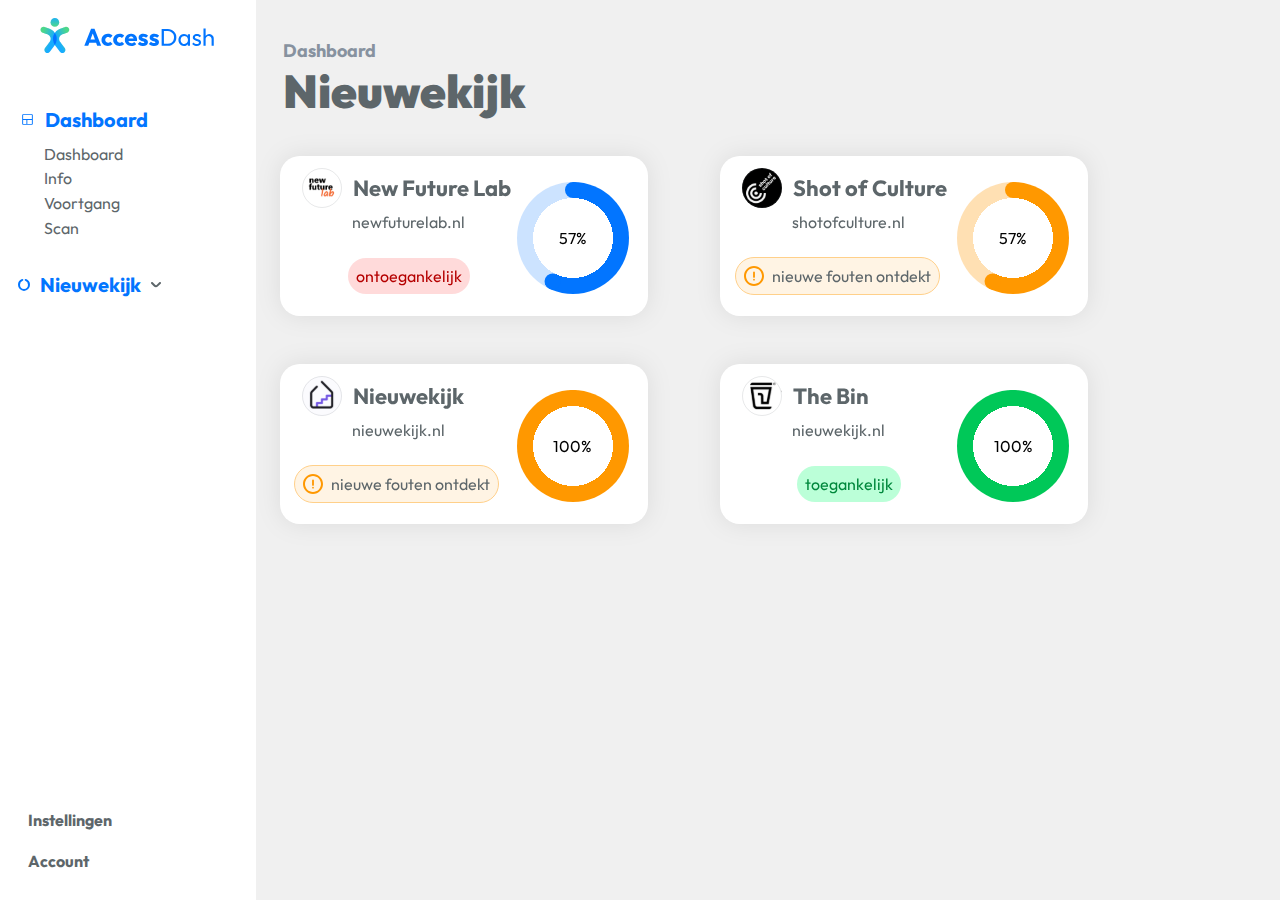
==== commit 334fe4ef: "link andere pagina over article met js en circle aangepast met procenten" ====
--- a/index.html
+++ b/index.html
@@ -10,7 +10,7 @@
     <link
         href="https://fonts.googleapis.com/css2?family=Indie+Flower&family=Mate+SC&family=Outfit&family=Poppins&family=Special+Elite&display=swap"
         rel="stylesheet">
-    <script defer src="script.js"></script>
+    
     <link rel="icon" href="./assets/logopoppetje.svg" type="image/x-icon"/>
 </head>
 
@@ -88,7 +88,7 @@
 
             <meter max="100" value="57" class="visually-hidden">57%</meter>
 
-            <div class="circle" aria-hidden="true"></div>
+            <div class="circle circle-nfl" aria-hidden="true"><span></span></div>
 
             <p class="update-site ontoegankelijk">ontoegankelijk</p>
         </article>
@@ -107,7 +107,7 @@
 
             <meter max="100" value="57" class="visually-hidden">57%</meter>
 
-            <div class="circle" aria-hidden="true"></div>
+            <div class="circle circle-sc" aria-hidden="true"><span></span></div>
 
             <p class="update-site new-errors">
                 <img class="urgent" src="./assets/urgent.svg" alt="">
@@ -127,8 +127,8 @@
             <p class="link-site">nieuwekijk.nl</p>
 
             <meter max="100" value="100" class="visually-hidden">100%</meter>
-
-            <div class="circle" aria-hidden="true"></div>
+ 
+            <div class="circle circle-nk" aria-hidden="true"><span></span></div>
 
             <p class="update-site new-errors">
                 <img class="urgent" src="./assets/urgent.svg" alt="">
@@ -149,14 +149,14 @@
 
             <meter max="100" value="100" class="visually-hidden">100%</meter>
 
-            <div class="circle" aria-hidden="true"></div>
+            <div class="circle circle-bn" aria-hidden="true"><span></span></div>
 
             <p class="update-site toegankelijk">toegankelijk</p>
         </article>
     </div>
 
     </main>
-
+    <script src="script.js"></script>
 </body>
 
 </html>--- a/style.css
+++ b/style.css
@@ -73,6 +73,7 @@
   display: flex;
   gap: .5em;
   font-size: var(--paragraph-m);
+  font-weight: var(--font-weight-bold);
   cursor: pointer;
   color: var(--font-color-nav);
   padding-top: 15px;
@@ -83,6 +84,7 @@
   list-style: none;
   font-family: var(--font-family-general);
   color: var(--font-color-general);
+  font-weight: var(--font-weight-bold);
 }
 
 summary::after {
@@ -110,6 +112,8 @@
 .nieuwekijk-nav-subtext {
   display: grid;
   margin-left: 1.5em;
+  padding: .1em;
+  line-height: var(--line-height-general);
   font-family: var(--font-family-general);
   color: var(--font-color-general);
   grid-column: 3;
@@ -125,6 +129,8 @@
 .dashboard-nav-subtext {
   display: grid;
   margin-left: 1.5em;
+  padding: .1em;
+  line-height: var(--line-height-general);
   font-family: var(--font-family-general);
   color: var(--font-color-general);
   list-style-type: none;
@@ -140,6 +146,9 @@
   cursor: pointer;
   font-family: var(--font-family-general);
   color: var(--font-color-general);
+  line-height: var(--line-height-general);
+  font-weight: var(--font-weight-bold);
+  padding: .1em;
 
 }
 
@@ -197,6 +206,7 @@
   display: flex;
   margin-left: 1em;
   color: var(--font-color-general);
+  font-weight: var(--font-weight-bold);
 }
 
 /*de verschillende website*/
@@ -278,14 +288,22 @@
   border-radius: 50%;
 
   /* om de taartpunt te maken*/
-  background-image: conic-gradient(var(--color-bar, #666) calc(var(--percentage, 0) * 100%),
-      var(--color-track, #ccc) 0);
+  background-image: 
+    radial-gradient(
+      white 2.5em,
+      transparent 0
+    ),
+    conic-gradient(
+      var(--color-bar, #666) 
+      calc(var(--percentage, 0) * 1%),
+      var(--color-track, #ccc) 0
+    );
 
 
   /* om de cirkel in het midden doorzichtig te maken */
-  mask-image: radial-gradient(closest-side,
+  /* mask-image: radial-gradient(closest-side,
       transparent 2.5em,
-      red 0);
+      red 0); */
 
   /* bolletje in het midden van de div */
   display: grid;
@@ -318,38 +336,46 @@
 .circle::after {
   /* draaien en dan in die richting omhoog */
   transform:
-    rotate(calc(var(--percentage) * 1turn)) translateY(-3em);
-}
-
-.circle:nth-of-type(1) {
-  --percentage: .57;
+    rotate(calc(var(--percentage) * .01turn)) translateY(-3em);
+}
+
+.circle-nfl {
+  --percentage: 57;
 
   --color-track: var(--progress-circle-background-lightcolor-info);
   --color-bar: var(--progress-circle-background-darkcolor-info);
 }
 
-.circle:nth-of-type(2) {
-  --percentage: .57;
+.circle-sc {
+  --percentage: 57;
 
   --color-track: var(--progress-circle-background-lightcolor-warning);
   --color-bar: var(--progress-circle-background-darkcolor-warning);
 }
 
-.circle:nth-of-type(3) {
-  --percentage: .100;
+.circle-nk{
+  --percentage: 100;
 
   --color-track: var(--progress-circle-background-lightcolor-warning);
   --color-bar: var(--progress-circle-background-darkcolor-warning);
 }
 
-.circle:nth-of-type(4) {
-  --percentage: .100;
+.circle-bn {
+  --percentage: 100;
 
   --color-track: var(--progress-circle-background-lightcolor-good);
   --color-bar: var(--progress-circle-background-darkcolor-good);
 }
 
-
+.circle span {
+  grid-area: 1/1;
+  font-family: var(--font-family-general);
+}
+
+.circle span::after {
+  content: counter(val) "%";
+  counter-reset: val var(--percentage);
+}
 
 
 /*media queries*/
@@ -362,6 +388,33 @@
 
   .cards {
     filter: drop-shadow(0 0 0.75rem rgba(0, 0, 0, 0.082));
+  }
+
+  summary{
+    font-weight: var(--font-weight-bold);
+  }
+
+  .heading-text{
+    font-weight: var(--font-weight-bold);
+  }
+
+  h2{
+    font-weight: var(--font-weight-bold);
+  }
+
+  .extra-info-nav{
+    font-weight: var(--font-weight-bold);
+  }
+  
+  .circle span {
+    grid-area: 1/1;
+    font-family: var(--font-family-general);
+    
+  }
+  
+  .circle span::after {
+    content: counter(val) "%";
+    counter-reset: val var(--percentage);
   }
 }
 
@@ -370,13 +423,40 @@
     width: 5em;
     margin-left: 1.5em;
 
-    mask-image: radial-gradient(closest-side,
-        transparent 1.5em,
-        red 0);
+    background-image: 
+    radial-gradient(
+      white 1.5em,
+      transparent 0
+    ),
+    conic-gradient(
+      var(--color-bar, #666) 
+      calc(var(--percentage, 0) * 1%),
+      var(--color-track, #ccc) 0
+    );
+  }
+
+  .circle::before {
+    transform: translateY(-2em);
+  }
+
+  .circle::after {
+    transform: rotate(calc(var(--percentage) * .01turn)) translateY(-2em);
+  }
+
+  .circle span::after{
+    font-size: var(--paragraph-xs);
   }
 
   .update-site.new-errors {
     margin: 0;
+  }
+
+  summary{
+    font-weight: var(--font-weight-bold);
+  }
+
+  .heading-text{
+    font-weight: var(--font-weight-bold);
   }
 
   .link-site {
@@ -386,21 +466,19 @@
     margin-left: 4em;
   }
 
+  .extra-info-nav{
+    font-weight: var(--font-weight-bold);
+  }
+
   h2 {
     font-size: var(--paragraph-m);
+    font-weight: var(--font-weight-bold);
   }
 
   .cards {
     filter: drop-shadow(0 0 0.75rem rgba(0, 0, 0, 0.082));
   }
 
-  .circle::before {
-    transform: translateY(-2em);
-  }
-
-  .circle::after {
-    transform: rotate(calc(var(--percentage) * 1turn)) translateY(-2em);
-  }
 }
 
 
@@ -438,13 +516,13 @@
 
   .logo-accessdash-img {
     display: flex;
-    justify-self: center;
-    height: 25px;
+    margin-right: .5em;
+    height: 30px;
   }
 
   body {
     display: grid;
-    grid-template-columns: 30% 70%;
+    grid-template-columns: 25% 75%;
     margin: 0;
   }
 
@@ -485,12 +563,13 @@
   h3 {
     color: var(--font-color-nav);
     font-size: var(--primary-m);
+    font-weight: var(--font-weight-bold);
     display: flex;
     margin: 0;
-    margin-top: 3em;
+    margin-top: 1.5em;
     margin-bottom: .5em;
     gap: .5em;
-   margin-left: .5em;
+    margin-left: .5em;
   }
 
   .heading-text {
@@ -539,8 +618,14 @@
 }
 
 @media screen and (min-width:900px) {
+  body{
+    display: grid;
+    grid-template-columns: 20% 80%;
+    margin: 0;
+  }
+
   .logo-accessdash-img {
-    height: 30px;
+    height: 35px;
   }
 }
 
--- a/styleguide.css
+++ b/styleguide.css
@@ -16,7 +16,7 @@
     --progress-circle-background-darkcolor-warning: #FF9800;
     --progress-circle-background-lightcolor-warning: #FFE0B3;
     --progress-circle-background-darkcolor-good:#00C858;
-    --progress-circle-background-lightcolor-good:#CCE3FF;
+    --progress-circle-background-lightcolor-good:#BBFFD8;
 
   
 
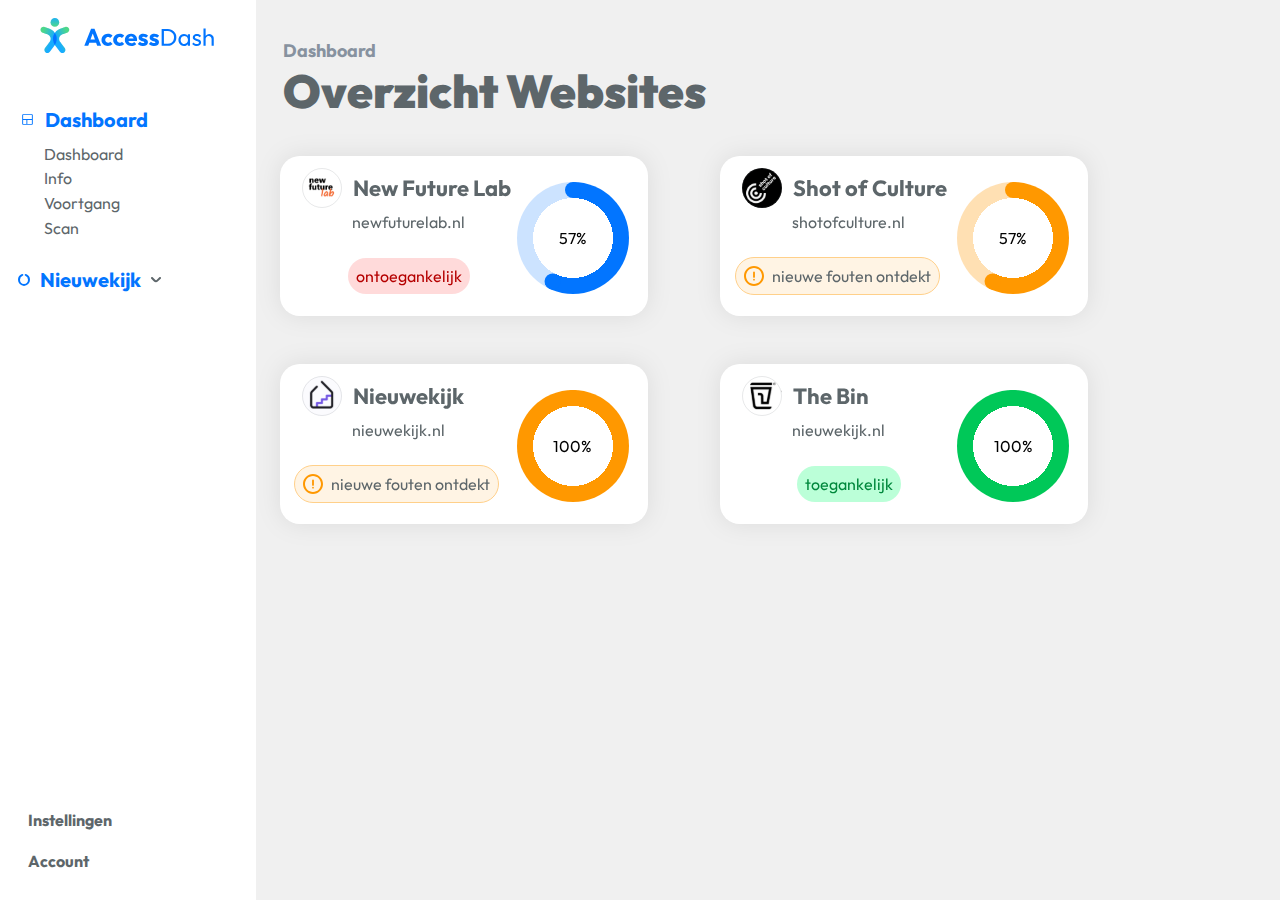
==== commit 58b20ec8: "h1 ander tekst" ====
--- a/index.html
+++ b/index.html
@@ -71,7 +71,7 @@
     </nav>
 
     <main id="main">
-        <h1>Dashboard <strong>Nieuwekijk</strong></h1>
+        <h1>Dashboard <strong>Overzicht Websites</strong></h1>
 
 
         <div class="cards-all">
--- a/style.css
+++ b/style.css
@@ -1,5 +1,9 @@
 * {
   box-sizing: border-box;
+}
+
+:root {
+  interpolate-size: allow-keywords;
 }
 
 body {
@@ -107,6 +111,21 @@
 .nav-details {
   margin-left: .5em;
   display: block;
+  overflow: hidden;
+}
+
+details::details-content{
+font-size: var(--paragraph-m);
+block-size: 0;
+transition-property: block-size,
+content-visibility;
+transition-duration: 1s;
+transition-behavior: allow-discrete;
+}
+
+details[open]::details-content{
+block-size: auto;
+block-size: calc-size(auto);
 }
 
 .nieuwekijk-nav-subtext {
@@ -253,6 +272,20 @@
   margin-right: 1.5em;
 }
 
+@keyframes shake {
+  0% { transform: rotate(0deg); }
+  15% { transform: rotate(3deg); }
+  30% { transform: rotate(-3deg); }
+  45% { transform: rotate(3deg); }
+  60% { transform: rotate(-3deg); }
+  100% { transform: rotate(0deg); }
+}
+
+.update-site.new-errors.shake{
+  animation: shake 1s ease-in-out 10;
+  animation-delay: 1.5s;
+}
+
 .urgent {
   width: 20px;
   height: 20px;
@@ -299,12 +332,6 @@
       var(--color-track, #ccc) 0
     );
 
-
-  /* om de cirkel in het midden doorzichtig te maken */
-  /* mask-image: radial-gradient(closest-side,
-      transparent 2.5em,
-      red 0); */
-
   /* bolletje in het midden van de div */
   display: grid;
   place-items: center;
@@ -376,6 +403,8 @@
   content: counter(val) "%";
   counter-reset: val var(--percentage);
 }
+
+
 
 
 /*media queries*/
@@ -574,6 +603,7 @@
 
   .heading-text {
     font-size: var(--primary-m);
+    padding-block: .5em;
   }
 
   summary::after {
--- a/styleguide.css
+++ b/styleguide.css
@@ -9,6 +9,7 @@
     --background-color-good: #BBFFD8;
     --background-color-nav: #ffffff;
     --background-color-cards:#ffffff;
+    --background-color-button:#0275FF;
 
     /*progress circle*/
     --progress-circle-background-darkcolor-info: #0275FF;
@@ -23,6 +24,7 @@
     /*font*/
     --font-color-general: #5D666A;
     --font-color-secondary: #87929F;
+    --font-color-button:#CCE3FF;
     --font-color-nav: #0275FF;
     --font-color-good: #00883C;
     --font-color-error: #B50000;
@@ -61,7 +63,7 @@
     --primary-m: 20px;
     --primary-s: 18px;
 
-    /*p*/
+    /*h4 & p*/
     --paragraph-l: 20px;
     --paragraph-m: 18px;
     --paragraph-s: 16px;
@@ -76,8 +78,11 @@
     /*-----------------------------------------------------*/
 
     /*border-radius*/
+    --border-radius-xxs: 5px;
+    --border-radius-xs: 10px;
     --border-radius-s: 15px;
     --border-radius-m: 20px;
+    --border-radius-l: 25px;
 
     /*-----------------------------------------------------*/
 
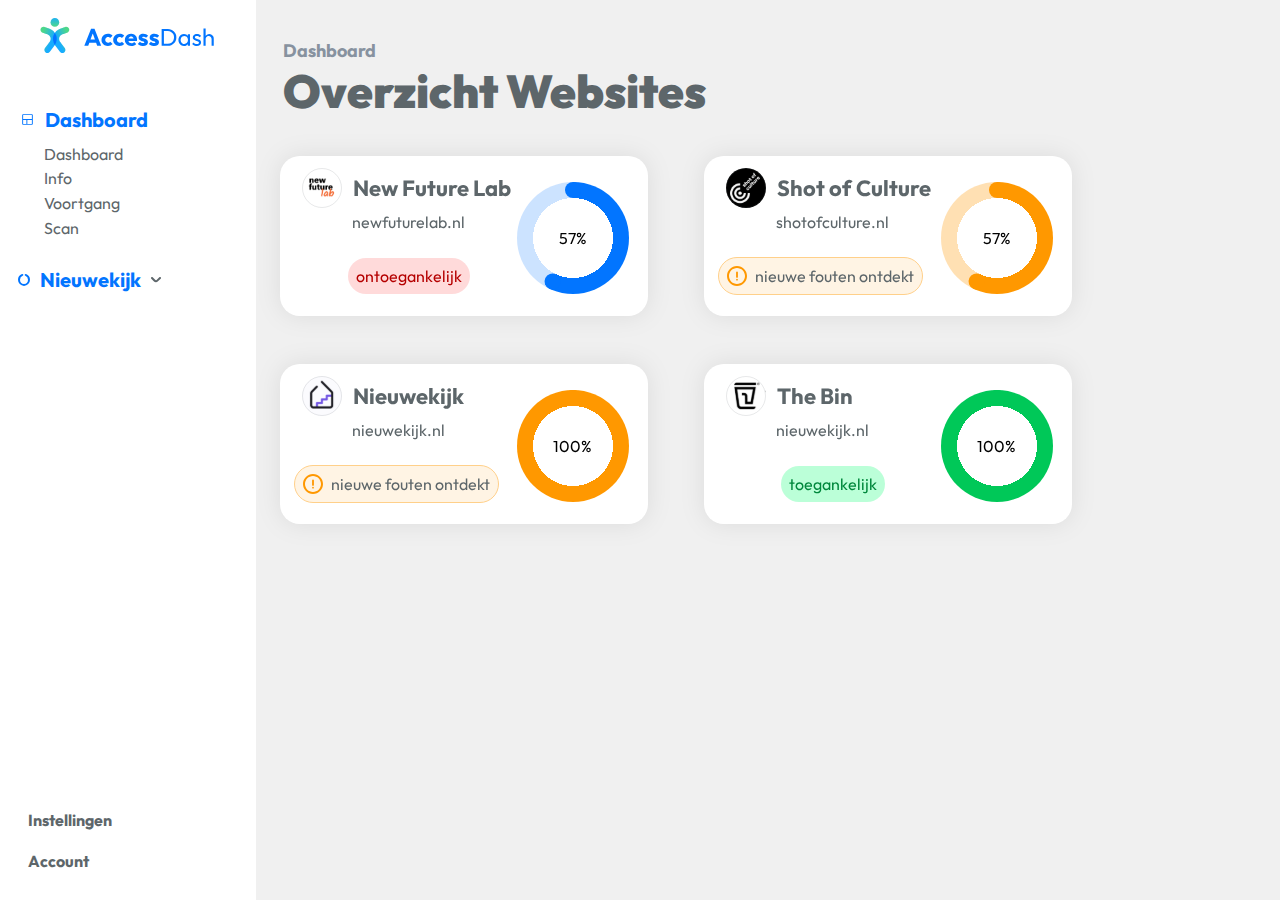
==== commit be06815a: "zoekbalk werkend en hovers" ====
--- a/index.html
+++ b/index.html
@@ -23,16 +23,11 @@
 
         <div class="nav-inner">
             <section class="desktop-design-dashboard-heading">
-                <h3>
-                    <img src="./assets/teamdashboard.svg" alt="" aria-hidden="true">
-                    Dashboard
-                </h3>
-    
-                <a class="dashboard-nav-subtext" href="">Dashboard</a>
+                <h3><img src="./assets/teamdashboard.svg" alt="" aria-hidden="true">Dashboard</h3>
+                <a class="dashboard-nav-subtext" href="index.html">Dashboard</a>
                 <a class="dashboard-nav-subtext" href="">Info</a>
                 <a class="dashboard-nav-subtext" href="">Voortgang</a>
                 <a class="dashboard-nav-subtext" href="">Scan</a>
-    
             </section>
 
             <section class="phone-design-dashboard-heading">
@@ -41,12 +36,10 @@
                         <img src="./assets/teamdashboard.svg" alt="" aria-hidden="true">
                         Dashboard
                     </summary>
-    
-                    <a class="dashboard-nav-subtext" href="">Dashboard</a>
+                    <a class="dashboard-nav-subtext" href="index.html">Dashboard</a>
                     <a class="dashboard-nav-subtext" href="">Info</a>
                     <a class="dashboard-nav-subtext" href="">Voortgang</a>
                     <a class="dashboard-nav-subtext" href="">Scan</a>
-    
                 </details>
             </section>
 
@@ -73,90 +66,67 @@
     <main id="main">
         <h1>Dashboard <strong>Overzicht Websites</strong></h1>
 
+        <div class="cards-all">
 
-        <div class="cards-all">
         <article class="cards">
-
             <a href="overzichtdetail.html">
-                <h2>
-                    <img class="logo-cards" src="./assets/newfuturelab.svg" alt=" logo new future lab">
+                <h2><img class="logo-cards" src="./assets/newfuturelab.svg" alt=" logo new future lab">
                     New Future Lab
                 </h2>
             </a>
-
             <p class="link-site">newfuturelab.nl</p>
-
             <meter max="100" value="57" class="visually-hidden">57%</meter>
-
             <div class="circle circle-nfl" aria-hidden="true"><span></span></div>
-
             <p class="update-site ontoegankelijk">ontoegankelijk</p>
         </article>
 
 
         <article class="cards">
-
             <a href="overzichtdetail.html">
                 <h2>
                     <img class="logo-cards" src="./assets/shotofculturelogo.svg" alt="logo shot of culture">
                     Shot of Culture
                 </h2>
             </a>
-
             <p class="link-site">shotofculture.nl</p>
-
             <meter max="100" value="57" class="visually-hidden">57%</meter>
-
             <div class="circle circle-sc" aria-hidden="true"><span></span></div>
-
-            <p class="update-site new-errors">
-                <img class="urgent" src="./assets/urgent.svg" alt="">
-                nieuwe fouten ontdekt</p>
+            <p class="update-site new-errors"><img class="urgent" src="./assets/urgent.svg" alt="">nieuwe fouten ontdekt</p>
         </article>
 
 
         <article class="cards">
-
             <a href="overzichtdetail.html">
                 <h2>
                     <img class="logo-cards" src="./assets/nieuwekijklogo.svg" alt="logo Nieuwekijk">
                     Nieuwekijk
                 </h2>
             </a>
-
             <p class="link-site">nieuwekijk.nl</p>
-
             <meter max="100" value="100" class="visually-hidden">100%</meter>
- 
             <div class="circle circle-nk" aria-hidden="true"><span></span></div>
-
-            <p class="update-site new-errors">
-                <img class="urgent" src="./assets/urgent.svg" alt="">
-                nieuwe fouten ontdekt</p>
+            <p class="update-site new-errors"><img class="urgent" src="./assets/urgent.svg" alt="">nieuwe fouten ontdekt</p>
         </article>
 
 
         <article class="cards">
-
             <a href="overzichtdetail.html">
                 <h2>
                     <img class="logo-cards" src="./assets/thebinlogo.svg" alt=" logo the bin">
                     The Bin
                 </h2>
             </a>
-
             <p class="link-site">nieuwekijk.nl</p>
-
             <meter max="100" value="100" class="visually-hidden">100%</meter>
-
             <div class="circle circle-bn" aria-hidden="true"><span></span></div>
-
             <p class="update-site toegankelijk">toegankelijk</p>
         </article>
     </div>
 
     </main>
+
     <script src="script.js"></script>
+
 </body>
 
 </html>--- a/style.css
+++ b/style.css
@@ -9,6 +9,18 @@
 body {
   font-family: var(--font-family-general);
   margin: 0;
+
+  @media screen and (min-width:700px) {
+    display: grid;
+    grid-template-columns: 25% 75%;
+    margin: 0;
+  }
+
+  @media screen and (min-width:900px) {
+      display: grid;
+      grid-template-columns: 20% 80%;
+      margin: 0;
+    }
 }
 
 p {
@@ -31,10 +43,10 @@
   z-index: 100;
   transform: translateY(-200%);
   transition: transform 0.3s;
-}
-
-.skip:focus {
-  transform: translate(0%);
+
+  &:focus {
+    transform: translate(0%);
+  }
 }
 
 
@@ -47,6 +59,19 @@
   top: 0;
   z-index: 1000;
   padding: 10px;
+
+  @media screen and (min-width:700px) {
+    background-color: var(--background-color-nav);
+    grid-column: 1;
+    height: 100vh;
+
+    display: flex;
+    flex-direction: column;
+
+    position: sticky;
+    top: 0;
+    left: 0;
+  }
 }
 
 .nav-inner {
@@ -55,14 +80,26 @@
   overflow-x: scroll;
   gap: 1em;
   margin-top: 1.5em;
+
+  @media screen and (min-width:700px) {
+    flex-direction: column;
+  }
 }
 
 .phone-design-dashboard-heading {
   display: block;
+
+  @media screen and (min-width:700px) {
+      display: none;
+    }
 }
 
 .desktop-design-dashboard-heading {
   display: none;
+
+  @media screen and (min-width:700px) {
+      display: block;
+  }
 }
 
 .nav-phone-dashboard-nieuwekijk {
@@ -71,6 +108,24 @@
   gap: 1.5em;
   grid-column: 1;
   grid-row: 3;
+
+  @media screen and (min-width:700px) {
+      display: flex;
+      margin-top: 2em;
+      margin-left: .3em;
+    }
+}
+
+h3 {
+  font-size: var(--primary-m);
+  font-weight: var(--font-weight-bold);
+  display: flex;
+  color: var(--font-color-nav);
+  margin: 0;
+  margin-top: 1.5em;
+  margin-bottom: .5em;
+  gap: .5em;
+  margin-left: .5em;
 }
 
 .heading-text {
@@ -81,6 +136,19 @@
   cursor: pointer;
   color: var(--font-color-nav);
   padding-top: 15px;
+
+  @media screen and (max-width:335px) {
+    font-weight: var(--font-weight-bold)
+  }
+
+  @media screen and (max-width:375px) {
+    font-weight: var(--font-weight-bold);
+  }
+
+  @media screen and (min-width:700px) {
+      font-size: var(--primary-m);
+      padding-block: .5em;
+    }
 }
 
 summary {
@@ -89,23 +157,41 @@
   font-family: var(--font-family-general);
   color: var(--font-color-general);
   font-weight: var(--font-weight-bold);
-}
-
-summary::after {
-  content: '';
-  width: 10px;
-  height: 10px;
-  background: url('./assets/arrow.svg') no-repeat;
-  background-size: cover;
-  transition: 0.3s;
-  background-size: contain;
-  margin-top: .5em;
+
+  @media screen and (max-width:375px) {
+    font-weight: var(--font-weight-bold);
+  }
+
+  &::after {
+    content: '';
+    width: 10px;
+    height: 10px;
+    background: url('./assets/arrow.svg') no-repeat;
+    background-size: cover;
+    transition: 0.3s;
+    background-size: contain;
+    margin-top: .5em;
+  }
+
+  @media screen and (max-width:335px) {
+    font-weight: var(--font-weight-bold)
+  }
 }
 
 /*logo accessdash*/
 .logo-accessdash-img {
   margin-top: .5em;
   margin-left: .5em;
+
+  @media screen and (min-width:700px) {
+    display: flex;
+    margin-right: .5em;
+    height: 30px;
+  }
+
+  @media screen and (min-width:900px) {
+      height: 35px;
+    }
 }
 
 .nav-details {
@@ -114,18 +200,21 @@
   overflow: hidden;
 }
 
-details::details-content{
-font-size: var(--paragraph-m);
-block-size: 0;
-transition-property: block-size,
-content-visibility;
-transition-duration: 1s;
-transition-behavior: allow-discrete;
-}
-
-details[open]::details-content{
-block-size: auto;
-block-size: calc-size(auto);
+details {
+  &::details-content {
+    font-size: var(--paragraph-m);
+    block-size: 0;
+    transition-property: block-size,
+      content-visibility;
+    transition-duration: 1s;
+    transition-behavior: allow-discrete;
+  }
+
+  &[open]::details-content {
+    block-size: auto;
+    block-size: calc-size(auto);
+  }
+
 }
 
 .nieuwekijk-nav-subtext {
@@ -134,11 +223,16 @@
   padding: .1em;
   line-height: var(--line-height-general);
   font-family: var(--font-family-general);
+  font-size: var(--paragraph-s);
   color: var(--font-color-general);
   grid-column: 3;
   grid-row: 1;
   list-style-type: none;
   cursor: pointer;
+
+  &:hover{
+    text-decoration: underline;
+  }
 }
 
 a.nieuwekijk-nav-subtext {
@@ -151,9 +245,18 @@
   padding: .1em;
   line-height: var(--line-height-general);
   font-family: var(--font-family-general);
+  font-size: var(--paragraph-s);
   color: var(--font-color-general);
   list-style-type: none;
   cursor: pointer;
+
+  &:hover{
+    text-decoration: underline;
+  }
+
+  @media screen and (min-width:700px) {
+      margin-left: 2em;
+    }
 }
 
 a.dashboard-nav-subtex {
@@ -169,6 +272,21 @@
   font-weight: var(--font-weight-bold);
   padding: .1em;
 
+  &:hover{
+    text-decoration: underline;
+  }
+
+  @media screen and (max-width:335px) {
+    font-weight: var(--font-weight-bold)
+  }
+
+  @media screen and (max-width:375px) {
+    font-weight: var(--font-weight-bold);
+  }
+
+  @media screen and (min-width:700px) {
+      margin-top: 1em;
+    }
 }
 
 .extra-info-subtext-nav {
@@ -182,20 +300,12 @@
   display: flex;
   flex-direction: column;
   align-items: end;
-}
-
-.link-site {
-  grid-column: 1;
-  display: flex;
-  margin: 0;
-  margin-left: 4em;
-}
-
-.update-site {
-  grid-column: 1;
-  grid-row: 3;
-  display: flex;
-  justify-self: center;
+
+  @media screen and (min-width:700px) {
+      position: relative;
+      margin-top: auto;
+      align-items: start;
+    }
 }
 
 
@@ -205,6 +315,11 @@
   background-color: var(--background-color);
   padding-bottom: .5em;
   min-height: 100vh;
+
+  @media screen and (min-width:700px) {
+    background-color: var(--background-color);
+    grid-column: 2;
+  }
 }
 
 h1 {
@@ -213,11 +328,19 @@
   font-size: var(--paragraph-s);
   margin-left: 1.5em;
   padding-top: 1.5em;
-}
-
-h1 strong {
-  color: var(--font-color-general);
-  font-size: var(--titel-s);
+
+  @media screen and (min-width:700px) {
+    font-size: var(--paragraph-m);
+  }
+
+  strong {
+    color: var(--font-color-general);
+    font-size: var(--titel-s);
+
+    @media screen and (min-width:700px) {
+      font-size: var(--titel-l);
+    }
+  }
 }
 
 h2 {
@@ -226,24 +349,95 @@
   margin-left: 1em;
   color: var(--font-color-general);
   font-weight: var(--font-weight-bold);
+
+  @media screen and (max-width:335px) {
+    font-weight: var(--font-weight-bold)
+  }
+
+  @media screen and (max-width:375px) {
+    font-size: var(--paragraph-m);
+    font-weight: var(--font-weight-bold);
+  }
+
+  @media screen and (min-width:700px) {
+      font-size: var(--subtitel-m);
+    }
+}
+
+.cards-all {
+  display: grid;
+  gap: 3em;
+  padding: 1.5em;
+  grid-template-columns: 1fr;
+
+
+  @media screen and (min-width:1000px) {
+    grid-template-columns: 1fr 1fr;
+    width: 848px;
+  }
+  @media screen and (min-width: 1920px) {
+      grid-template-columns: repeat(3, 1fr);
+  }
 }
 
 /*de verschillende website*/
 .cards {
   background-color: var(--background-color-cards);
   border-radius: var(--border-radius-m);
-  margin: 1.5em;
+  /* margin: 1.5em; */
   display: grid;
   grid-template-columns: 70% 30%;
   grid-template-rows: 35% 20% 40%;
   height: 10em;
   cursor: pointer;
   filter: drop-shadow(0 0 0.75rem rgba(0, 0, 0, 0.082));
+  width: 100%;
+
+  &:hover{
+    filter: drop-shadow(0 0 0.75rem rgba(1, 1, 1, 0.22));
+  }
+
+  @media screen and (max-width:335px) {
+    filter: drop-shadow(0 0 0.75rem rgba(0, 0, 0, 0.082));
+  }
+
+  @media screen and (max-width:375px) {
+    filter: drop-shadow(0 0 0.75rem rgba(0, 0, 0, 0.082));
+  }
+
+  @media screen and (min-width:700px) {
+      width: 23em;
+    }
 }
 
 .logo-cards {
   margin-right: .5em;
   margin-top: -.3em;
+}
+
+.link-site {
+  grid-column: 1;
+  display: flex;
+  margin: 0;
+  margin-left: 4em;
+
+  @media screen and (max-width:375px) {
+    grid-column: 1;
+    display: flex;
+    margin: 0;
+    margin-left: 4em;
+  }
+
+  @media screen and (min-width:700px) {
+      margin-left: 4.5em;
+    }
+}
+
+.update-site {
+  grid-column: 1;
+  grid-row: 3;
+  display: flex;
+  justify-self: center;
 }
 
 .update-site.ontoegankelijk {
@@ -252,6 +446,37 @@
   padding: .5em;
   border-radius: var(--border-radius-m);
   align-self: center;
+}
+
+@keyframes wobble {
+  0% {
+    transform: rotate(0deg);
+  }
+
+  15% {
+    transform: rotate(3deg);
+  }
+
+  30% {
+    transform: rotate(-3deg);
+  }
+
+  45% {
+    transform: rotate(3deg);
+  }
+
+  60% {
+    transform: rotate(-3deg);
+  }
+
+  100% {
+    transform: rotate(0deg);
+  }
+}
+
+.update-site.update-site.ontoegankelijk.wobble {
+  animation: shake 1s ease-in-out 15;
+  animation-delay: 1.5s;
 }
 
 .update-site.toegankelijk {
@@ -270,18 +495,43 @@
   border: var(--border-warning);
   align-self: center;
   margin-right: 1.5em;
+
+  @media screen and (max-width:335px) {
+    padding: .3em;
+  }
+
+  @media screen and (max-width:375px) {
+    margin: 0;
+  }
 }
 
 @keyframes shake {
-  0% { transform: rotate(0deg); }
-  15% { transform: rotate(3deg); }
-  30% { transform: rotate(-3deg); }
-  45% { transform: rotate(3deg); }
-  60% { transform: rotate(-3deg); }
-  100% { transform: rotate(0deg); }
-}
-
-.update-site.new-errors.shake{
+  0% {
+    transform: rotate(0deg);
+  }
+
+  15% {
+    transform: rotate(3deg);
+  }
+
+  30% {
+    transform: rotate(-3deg);
+  }
+
+  45% {
+    transform: rotate(3deg);
+  }
+
+  60% {
+    transform: rotate(-3deg);
+  }
+
+  100% {
+    transform: rotate(0deg);
+  }
+}
+
+.update-site.new-errors.shake {
   animation: shake 1s ease-in-out 10;
   animation-delay: 1.5s;
 }
@@ -305,393 +555,116 @@
   width: 1px;
 }
 
+.circle-nfl {
+  --percentage: 57;
+
+  --color-track: var(--progress-circle-background-lightcolor-info);
+  --color-bar: var(--progress-circle-background-darkcolor-info);
+}
+
+.circle-sc {
+  --percentage: 57;
+
+  --color-track: var(--progress-circle-background-lightcolor-warning);
+  --color-bar: var(--progress-circle-background-darkcolor-warning);
+}
+
+.circle-nk {
+  --percentage: 100;
+
+  --color-track: var(--progress-circle-background-lightcolor-warning);
+  --color-bar: var(--progress-circle-background-darkcolor-warning);
+}
+
+.circle-bn {
+  --percentage: 100;
+
+  --color-track: var(--progress-circle-background-lightcolor-good);
+  --color-bar: var(--progress-circle-background-darkcolor-good);
+}
+
 .circle {
+  display: grid;
+  place-items: center;
   grid-row: 2;
   grid-column: 2;
   align-self: center;
   justify-self: center;
   margin-right: 2.5em;
   margin-top: 1.2em;
-}
-
-.circle {
-  /* vierkant en rond */
   width: 7em;
   aspect-ratio: 1;
   border-radius: 50%;
-
-  /* om de taartpunt te maken*/
-  background-image: 
-    radial-gradient(
-      white 2.5em,
-      transparent 0
-    ),
-    conic-gradient(
-      var(--color-bar, #666) 
-      calc(var(--percentage, 0) * 1%),
-      var(--color-track, #ccc) 0
-    );
-
-  /* bolletje in het midden van de div */
-  display: grid;
-  place-items: center;
-}
-
-.circle::before,
-.circle::after {
-  content: "";
-  display: block;
-  /* bolletje op elkaar in het midden van de div */
-  grid-area: 1/1;
-
-  /* vierkant en rond */
-  width: 1em;
-  aspect-ratio: 1;
-  border-radius: 50%;
-
-  /* kleur van de bar */
-  background-color: var(--color-bar, #333);
-}
-
-/* bolletje boven */
-.circle::before {
-  /* omhoog */
-  transform:
-    translateY(-3em);
-}
-
-.circle::after {
-  /* draaien en dan in die richting omhoog */
-  transform:
-    rotate(calc(var(--percentage) * .01turn)) translateY(-3em);
-}
-
-.circle-nfl {
-  --percentage: 57;
-
-  --color-track: var(--progress-circle-background-lightcolor-info);
-  --color-bar: var(--progress-circle-background-darkcolor-info);
-}
-
-.circle-sc {
-  --percentage: 57;
-
-  --color-track: var(--progress-circle-background-lightcolor-warning);
-  --color-bar: var(--progress-circle-background-darkcolor-warning);
-}
-
-.circle-nk{
-  --percentage: 100;
-
-  --color-track: var(--progress-circle-background-lightcolor-warning);
-  --color-bar: var(--progress-circle-background-darkcolor-warning);
-}
-
-.circle-bn {
-  --percentage: 100;
-
-  --color-track: var(--progress-circle-background-lightcolor-good);
-  --color-bar: var(--progress-circle-background-darkcolor-good);
-}
-
-.circle span {
-  grid-area: 1/1;
-  font-family: var(--font-family-general);
-}
-
-.circle span::after {
-  content: counter(val) "%";
-  counter-reset: val var(--percentage);
-}
-
-
-
-
-/*media queries*/
-
-@media screen and (max-width:335px) {
-
-  .update-site.new-errors {
-    padding: .3em;
-  }
-
-  .cards {
-    filter: drop-shadow(0 0 0.75rem rgba(0, 0, 0, 0.082));
-  }
-
-  summary{
-    font-weight: var(--font-weight-bold);
-  }
-
-  .heading-text{
-    font-weight: var(--font-weight-bold);
-  }
-
-  h2{
-    font-weight: var(--font-weight-bold);
-  }
-
-  .extra-info-nav{
-    font-weight: var(--font-weight-bold);
-  }
-  
-  .circle span {
+  background-image:
+    radial-gradient(white 2.5em,
+      transparent 0),
+    conic-gradient(var(--color-bar, #666) calc(var(--percentage, 0) * 1%),
+      var(--color-track, #ccc) 0);
+
+  @media screen and (max-width:375px) {
+    width: 5em;
+    margin-left: 1.5em;
+
+    background-image:
+      radial-gradient(white 1.5em,
+        transparent 0),
+      conic-gradient(var(--color-bar, #666) calc(var(--percentage, 0) * 1%),
+        var(--color-track, #ccc) 0);
+  }
+
+  &::before,
+  &::after {
+    content: "";
+    display: block;
+    grid-area: 1/1;
+    width: 1em;
+    aspect-ratio: 1;
+    border-radius: 50%;
+    background-color: var(--color-bar, #333);
+  }
+
+  &::before {
+    transform: translateY(-3em);
+
+    @media screen and (max-width:375px) {
+      transform: translateY(-2em);
+    }
+  }
+
+  &::after {
+    transform: rotate(calc(var(--percentage) * .01turn)) translateY(-3em);
+
+    @media screen and (max-width:375px) {
+      transform: rotate(calc(var(--percentage) * .01turn)) translateY(-2em);
+    }
+  }
+
+  span {
     grid-area: 1/1;
     font-family: var(--font-family-general);
-    
-  }
-  
-  .circle span::after {
-    content: counter(val) "%";
-    counter-reset: val var(--percentage);
-  }
-}
-
-@media screen and (max-width:375px) {
-  .circle {
-    width: 5em;
-    margin-left: 1.5em;
-
-    background-image: 
-    radial-gradient(
-      white 1.5em,
-      transparent 0
-    ),
-    conic-gradient(
-      var(--color-bar, #666) 
-      calc(var(--percentage, 0) * 1%),
-      var(--color-track, #ccc) 0
-    );
-  }
-
-  .circle::before {
-    transform: translateY(-2em);
-  }
-
-  .circle::after {
-    transform: rotate(calc(var(--percentage) * .01turn)) translateY(-2em);
-  }
-
-  .circle span::after{
-    font-size: var(--paragraph-xs);
-  }
-
-  .update-site.new-errors {
-    margin: 0;
-  }
-
-  summary{
-    font-weight: var(--font-weight-bold);
-  }
-
-  .heading-text{
-    font-weight: var(--font-weight-bold);
-  }
-
-  .link-site {
-    grid-column: 1;
-    display: flex;
-    margin: 0;
-    margin-left: 4em;
-  }
-
-  .extra-info-nav{
-    font-weight: var(--font-weight-bold);
-  }
-
-  h2 {
-    font-size: var(--paragraph-m);
-    font-weight: var(--font-weight-bold);
-  }
-
-  .cards {
-    filter: drop-shadow(0 0 0.75rem rgba(0, 0, 0, 0.082));
-  }
-
-}
-
-
-
-@media screen and (min-width:450px) {
-  .cards {
-    margin-right: 6em;
-  }
-
-}
-
-@media screen and (min-width:500px) {
-  .cards {
-    margin-right: 10em;
-  }
-
-}
-
-@media screen and (min-width:600px) {
-  .cards {
-    margin-right: 15em;
-  }
-
-}
-
-@media screen and (min-width:650px) {
-  .cards {
-    margin-right: 18em;
-  }
-
-}
-
-
-@media screen and (min-width:700px) {
-
-  .logo-accessdash-img {
-    display: flex;
-    margin-right: .5em;
-    height: 30px;
-  }
-
-  body {
-    display: grid;
-    grid-template-columns: 25% 75%;
-    margin: 0;
-  }
-
-  main {
-    background-color: var(--background-color);
-    grid-column: 2;
-  }
-
-  nav {
-    background-color: var(--background-color-nav);
-    grid-column: 1;
-    height: 100vh;
-
-    display: flex;
-    flex-direction: column;
-
-    position: sticky;
-    top: 0;
-    left: 0;
-  }
-
-  .nav-inner {
-    flex-direction: column;
-  }
-
-  h1 strong {
-    font-size: var(--titel-l);
-  }
-
-  h1 {
-    font-size: var(--paragraph-m);
-  }
-
-  h2 {
-    font-size: var(--subtitel-m);
-  }
-
-  h3 {
-    color: var(--font-color-nav);
-    font-size: var(--primary-m);
-    font-weight: var(--font-weight-bold);
-    display: flex;
-    margin: 0;
-    margin-top: 1.5em;
-    margin-bottom: .5em;
-    gap: .5em;
-    margin-left: .5em;
-  }
-
-  .heading-text {
-    font-size: var(--primary-m);
-    padding-block: .5em;
-  }
-
-  summary::after {
-    left: 6em;
-  }
-
-  .extra-info-nav {
-    margin-top: 1em;
-  }
-
-  .extra-info-subtext-nav {
-    position: relative;
-    margin-top: auto;
-    align-items: start;
-  }
- 
-  .phone-design-dashboard-heading {
-    display: none;
-  }
-
-  .desktop-design-dashboard-heading {
-    display: block;
-  }
-
-  .cards {
-    width: 23em;
-  }
-
-  .link-site {
-    margin-left: 4.5em;
-  }
-
-  .nav-phone-dashboard-nieuwekijk {
-    display: flex;
-    margin-top: 2em;
-    margin-left: .3em;
-  }
-
-  .dashboard-nav-subtext {
-    margin-left: 2em;
-  }
-}
-
-@media screen and (min-width:900px) {
-  body{
-    display: grid;
-    grid-template-columns: 20% 80%;
-    margin: 0;
-  }
-
-  .logo-accessdash-img {
-    height: 35px;
-  }
-}
-
-
-@media screen and (min-width:1000px) {
-  .cards-all {
-    display: grid;
-    grid-template-columns: 50% 1fr;
-  }
-}
-
-
-@media screen and (min-width:1100px) {
-  .cards-all {
-    display: grid;
-    grid-template-columns: 45% 1fr;
-  }
-}
-
-@media screen and (min-width:1200px) {
-  .cards-all {
-    display: grid;
-    grid-template-columns: 43% 1fr;
-  }
-}
-
-@media screen and (min-width:1300px) {
-  .cards-all {
-    display: grid;
-    grid-template-columns: 40% 1fr;
-  }
-}
-
-@media screen and (min-width:1400px) {
-  .cards-all {
-    display: grid;
-    grid-template-columns: 37% 1fr;
-  }
-}+
+    @media screen and (max-width:335px) {
+      grid-area: 1/1;
+      font-family: var(--font-family-general);
+    }
+
+    &::after {
+      content: counter(val) "%";
+      counter-reset: val var(--percentage);
+
+      @media screen and (max-width:335px) {
+        content: counter(val) "%";
+        counter-reset: val var(--percentage);
+      }
+
+      @media screen and (max-width:375px) {
+        font-size: var(--paragraph-xs);
+      }
+    }
+  }
+}
+
+
+
+
+
